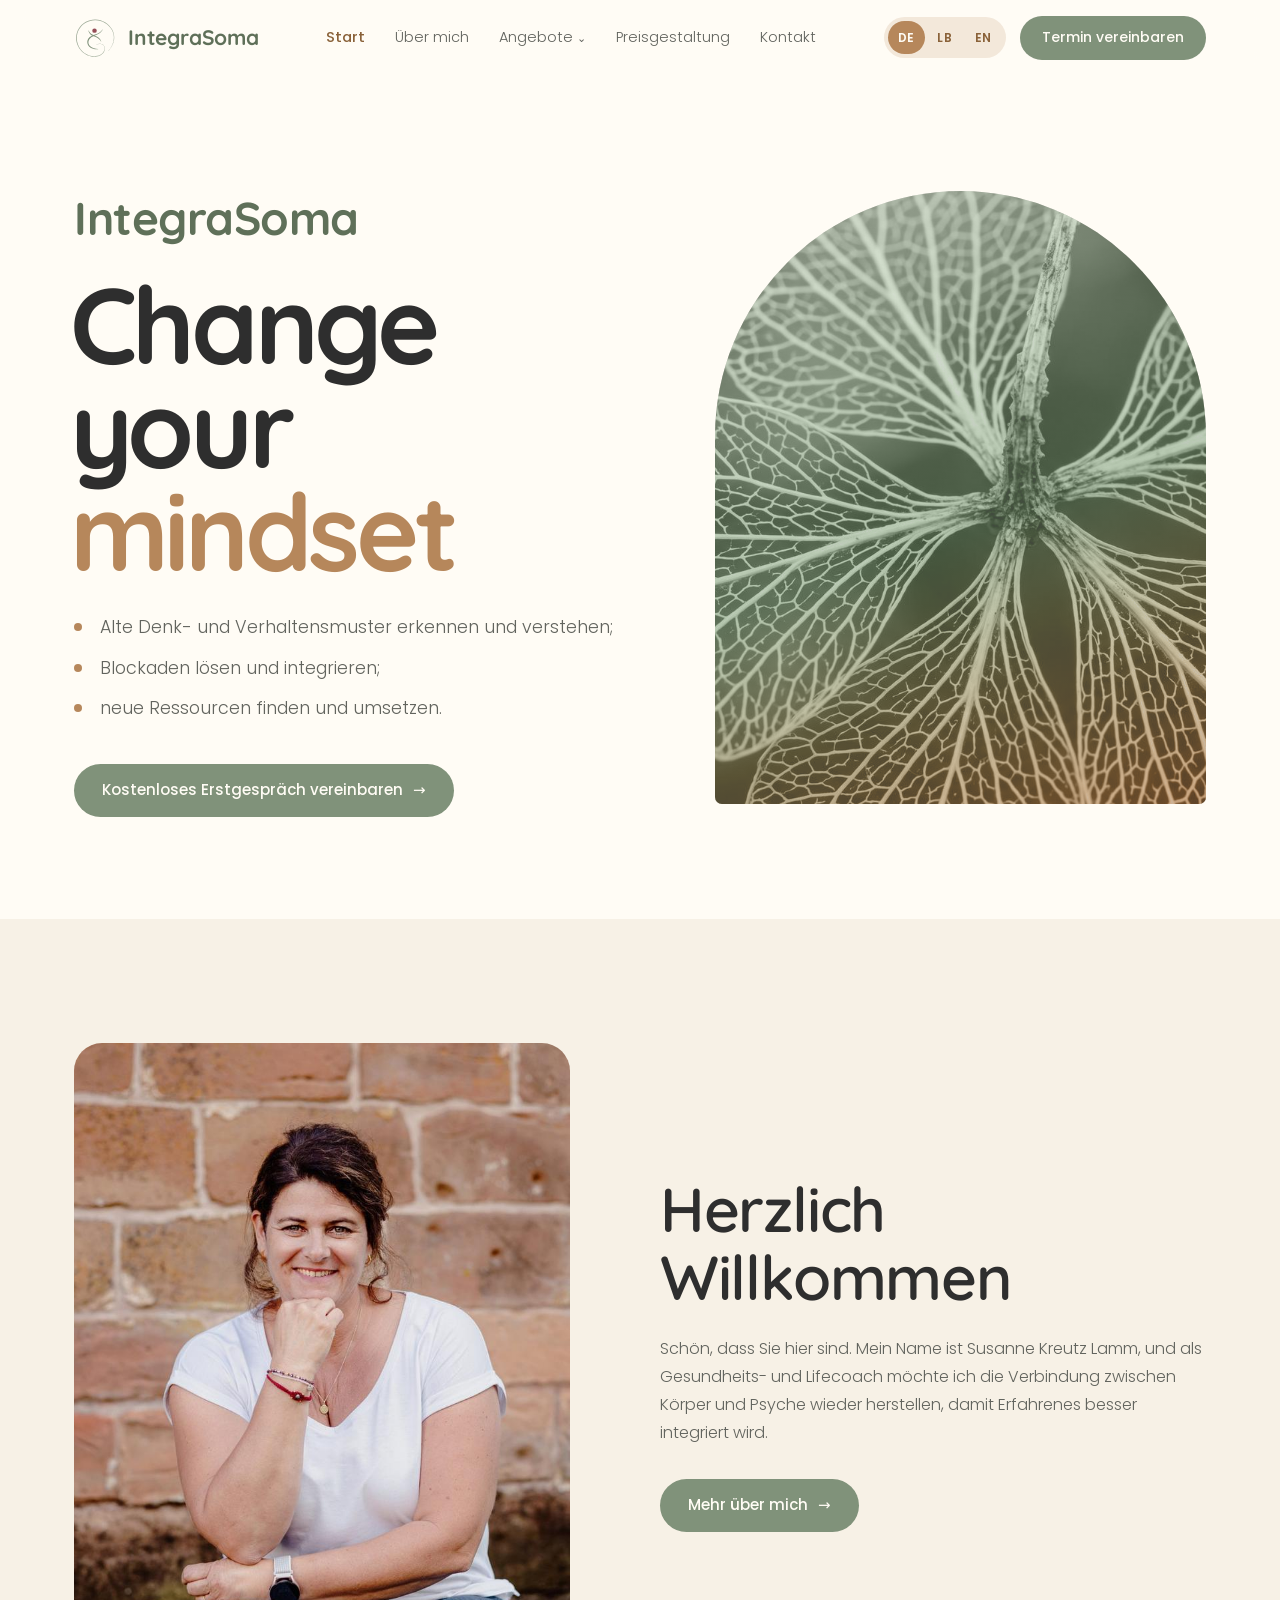
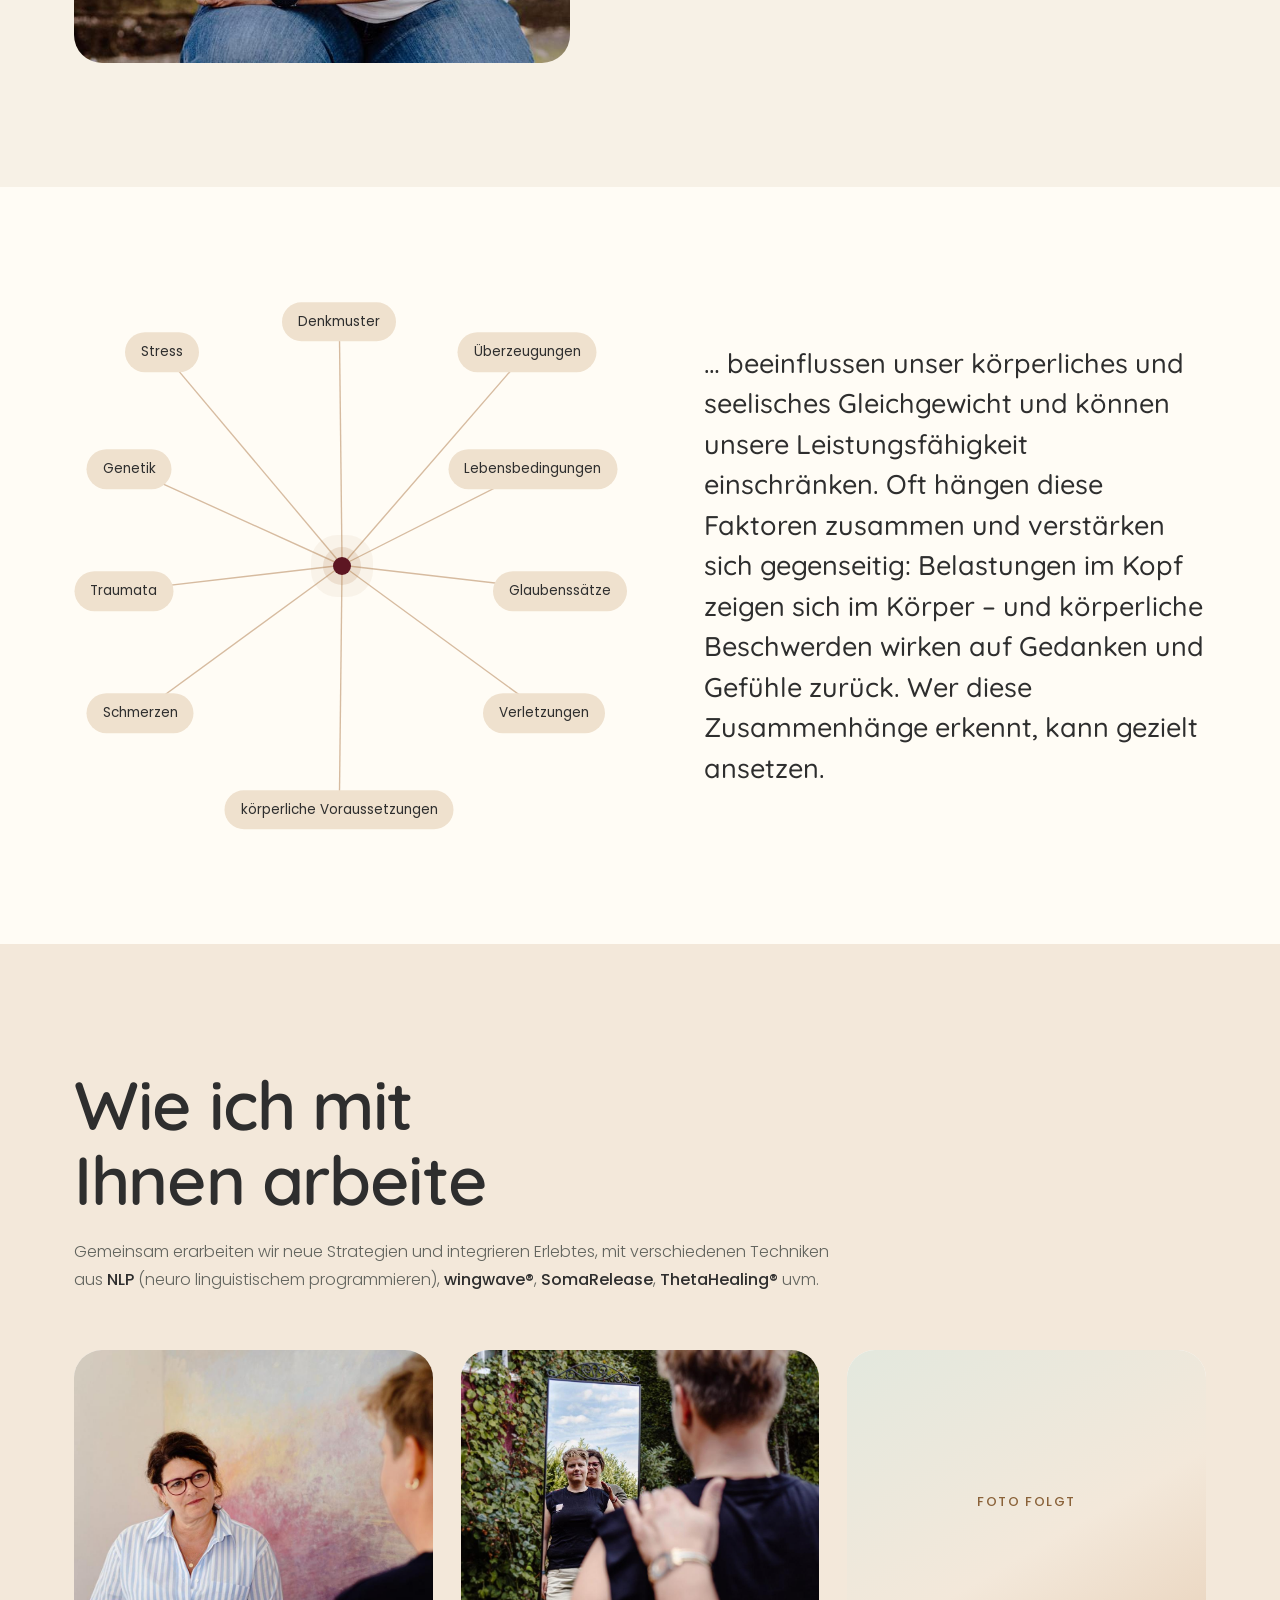
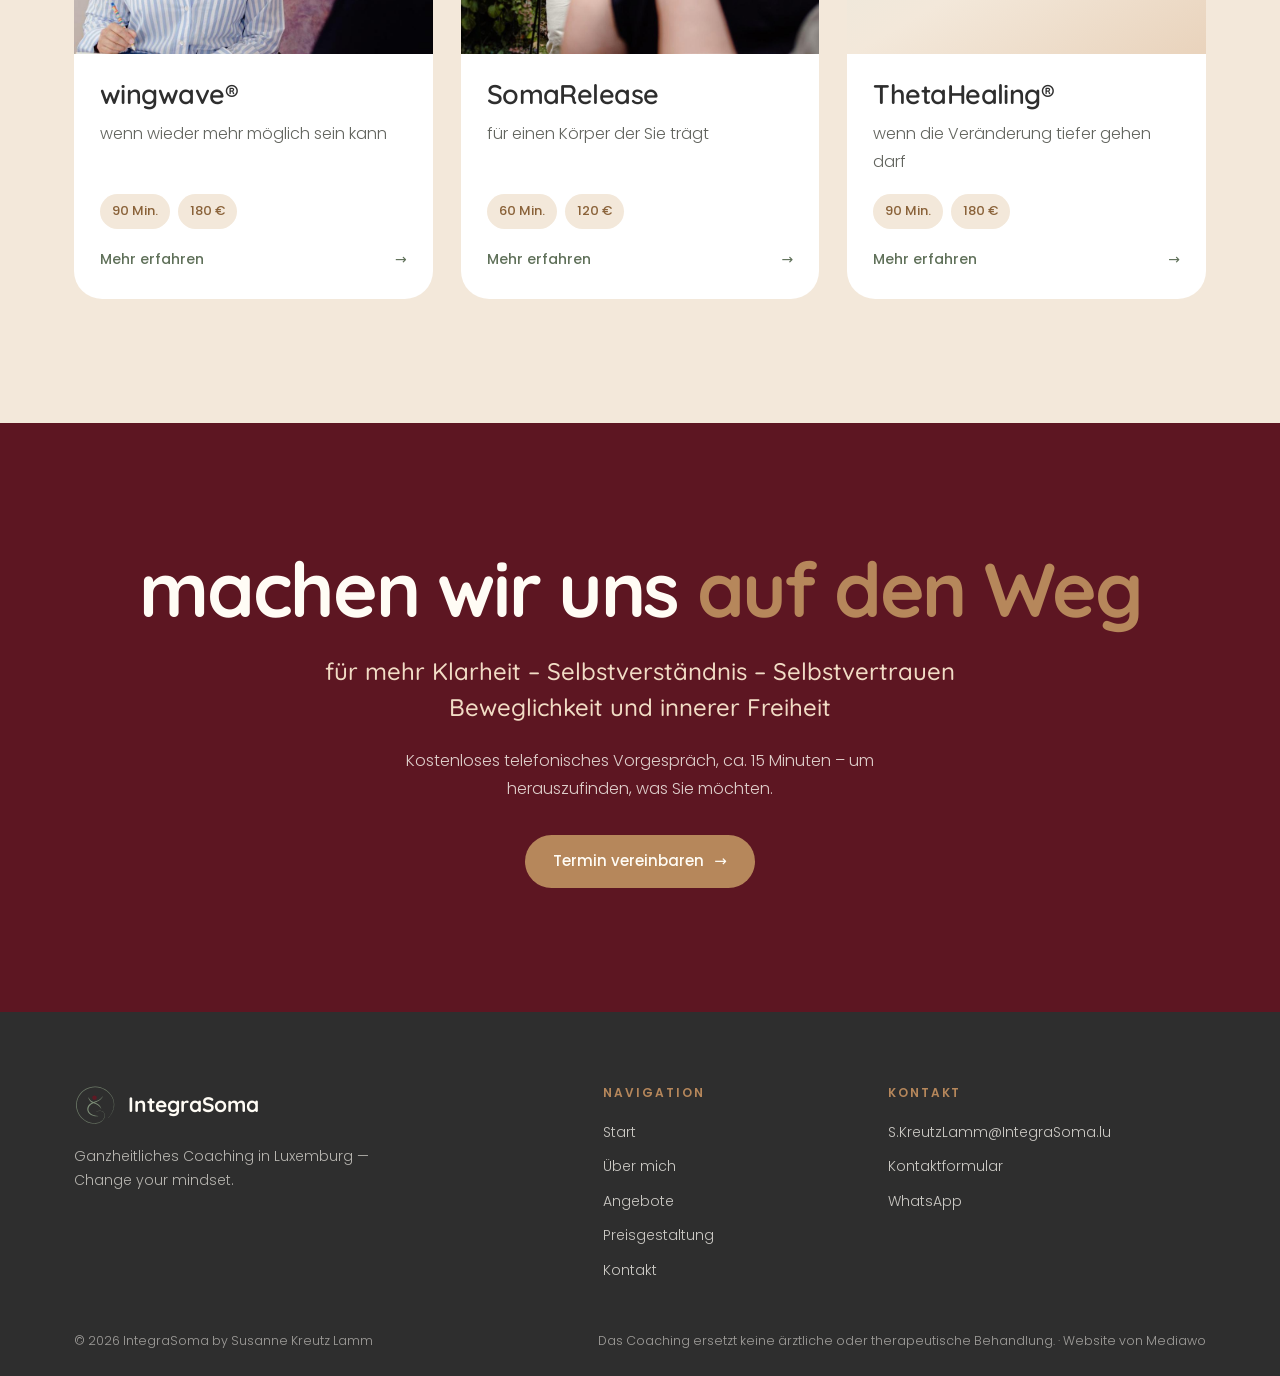
==== index.html @ 4c352b5e "Add files via upload" ====
<!doctype html>
<html lang="de">
<head>
<meta charset="utf-8">
<meta name="viewport" content="width=device-width, initial-scale=1, viewport-fit=cover">
<meta name="claude:viewport-fit-sides" content="cover">
<title>IntegraSoma – Change your mindset</title>
<link rel="preconnect" href="https://fonts.googleapis.com">
<link rel="preconnect" href="https://fonts.gstatic.com" crossorigin>
<link rel="stylesheet" href="https://fonts.googleapis.com/css2?family=Quicksand:wght@500;600;700&family=Poppins:wght@300;400;500;600&display=swap">
<link rel="stylesheet" href="style.css">
</head>
<body>
<header class="site-header">
  <div class="wrap">
    <a href="./" class="brand"><img src="img/icon.svg" alt=""><b>IntegraSoma</b></a>
    <nav class="nav" aria-label="Hauptnavigation">
      <a href="./" class="is-active">Start</a>
      <a href="ueber-mich.html">Über mich</a>
      <div class="nav-item">
        <a href="angebote.html">Angebote<span class="caret">⌄</span></a>
        <ul class="dropdown">
          <li><a href="angebote.html#wingwave">wingwave®</a></li>
          <li><a href="angebote.html#somarelease">SomaRelease</a></li>
          <li><a href="angebote.html#thetahealing">ThetaHealing®</a></li>
        </ul>
      </div>
      <a href="preisgestaltung.html">Preisgestaltung</a>
      <a href="kontakt.html">Kontakt</a>
    </nav>
    <div class="head-actions">
      <nav class="lang" aria-label="Sprache wählen"><a href="./" hreflang="de" lang="de" class="is-active" aria-current="true">DE</a><a href="lb/index.html" hreflang="lb" lang="lb">LB</a><a href="en/index.html" hreflang="en" lang="en">EN</a></nav>
      <a href="kontakt.html" class="btn header-cta">Termin vereinbaren</a>
      <button class="menu-btn" type="button" aria-label="Menü öffnen" aria-expanded="false" aria-controls="mobile-nav"><span></span><span></span><span></span></button>
    </div>
  </div>
  <div class="mobile-nav" id="mobile-nav" hidden>
    <div class="wrap">
      <a href="./">Start</a>
      <a href="ueber-mich.html">Über mich</a>
      <a href="angebote.html">Angebote</a>
      <div class="sub">
        <a href="angebote.html#wingwave">wingwave®</a>
        <a href="angebote.html#somarelease">SomaRelease</a>
        <a href="angebote.html#thetahealing">ThetaHealing®</a>
      </div>
      <a href="preisgestaltung.html">Preisgestaltung</a>
      <a href="kontakt.html">Kontakt</a>
      <a href="kontakt.html" class="btn">Termin vereinbaren</a>
    </div>
  </div>
</header>
<main>
<section class="hero">
  <div class="wrap">
    <div>
      <span class="kicker">IntegraSoma</span>
      <h1>Change your<br><em>mindset</em></h1>
      <ul class="lines">
        <li>Alte Denk- und Verhaltensmuster erkennen und verstehen;</li>
        <li>Blockaden lösen und integrieren;</li>
        <li>neue Ressourcen finden und umsetzen.</li>
      </ul>
      <div class="actions"><a href="kontakt.html" class="btn">Kostenloses Erstgespräch vereinbaren <span class="arr" aria-hidden="true">→</span></a></div>
    </div>
    <div class="hero-art">
      <div class="photo gradient" aria-hidden="true"><img src="img/hero.jpg" alt=""></div>
    </div>
  </div>
</section>

<section class="split soft" id="willkommen">
  <div class="wrap">
    <div class="media"><img src="img/susanne-portrait.jpg" alt="Susanne Kreutz Lamm" style="object-position:50% 30%"></div>
    <div class="body">
      <h2>Herzlich Willkommen</h2>
      <p>Schön, dass Sie hier sind. Mein Name ist Susanne Kreutz Lamm, und als Gesundheits- und Lifecoach möchte ich die Verbindung zwischen Körper und Psyche wieder herstellen, damit Erfahrenes besser integriert wird.</p>
      <a href="ueber-mich.html" class="btn">Mehr über mich <span class="arr" aria-hidden="true">→</span></a>
    </div>
  </div>
</section>


<section class="factors" id="einfluss">
  <div class="wrap">
    <div class="constellation" aria-label="Einflussfaktoren">
      <svg viewBox="0 0 100 92" preserveAspectRatio="none" aria-hidden="true"><line pathLength="1" x1="16" y1="7.36" x2="48.5" y2="46"/><line pathLength="1" x1="48" y1="1.84" x2="48.5" y2="46"/><line pathLength="1" x1="82" y1="7.36" x2="48.5" y2="46"/><line pathLength="1" x1="83" y1="28.52" x2="48.5" y2="46"/><line pathLength="1" x1="88" y1="50.6" x2="48.5" y2="46"/><line pathLength="1" x1="85" y1="72.68" x2="48.5" y2="46"/><line pathLength="1" x1="48" y1="90.16000000000001" x2="48.5" y2="46"/><line pathLength="1" x1="12" y1="72.68" x2="48.5" y2="46"/><line pathLength="1" x1="9" y1="50.6" x2="48.5" y2="46"/><line pathLength="1" x1="10" y1="28.52" x2="48.5" y2="46"/></svg>
      <span class="core" aria-hidden="true"></span>
      <span class="chip" style="--x:16%;--y:8%;--d:0.0s;--t:6.0s">Stress</span><span class="chip" style="--x:48%;--y:2%;--d:-0.9s;--t:7.3s">Denkmuster</span><span class="chip" style="--x:82%;--y:8%;--d:-1.8s;--t:8.6s">Überzeugungen</span><span class="chip" style="--x:83%;--y:31%;--d:-2.7s;--t:9.9s">Lebensbedingungen</span><span class="chip" style="--x:88%;--y:55%;--d:-3.6s;--t:6.0s">Glaubenssätze</span><span class="chip" style="--x:85%;--y:79%;--d:-4.5s;--t:7.3s">Verletzungen</span><span class="chip" style="--x:48%;--y:98%;--d:-5.4s;--t:8.6s">körperliche Voraussetzungen</span><span class="chip" style="--x:12%;--y:79%;--d:-6.3s;--t:9.9s">Schmerzen</span><span class="chip" style="--x:9%;--y:55%;--d:-7.2s;--t:6.0s">Traumata</span><span class="chip" style="--x:10%;--y:31%;--d:-8.1s;--t:7.3s">Genetik</span>
    </div>
    <p class="lead">… beeinflussen unser körperliches und seelisches Gleichgewicht und können unsere Leistungsfähigkeit einschränken. Oft hängen diese Faktoren zusammen und verstärken sich gegenseitig: Belastungen im Kopf zeigen sich im Körper – und körperliche Beschwerden wirken auf Gedanken und Gefühle zurück. Wer diese Zusammenhänge erkennt, kann gezielt ansetzen.</p>
  </div>
</section>

<section class="goldsoft" id="angebote">
  <div class="wrap">
    <div class="offers-intro">
      <div><h2>Wie ich mit Ihnen arbeite</h2></div>
      <p>Gemeinsam erarbeiten wir neue Strategien und integrieren Erlebtes, mit verschiedenen Techniken aus <strong>NLP</strong> (neuro linguistischem programmieren), <strong>wingwave®</strong>, <strong>SomaRelease</strong>, <strong>ThetaHealing®</strong> uvm.</p>
    </div>
    <div class="cards">
      <a class="card" href="angebote.html#wingwave">
        <div class="img"><img src="img/wingwave.jpg" alt="" loading="lazy" style="object-position:50% 22%"></div>
        <div class="content">
          <h3>wingwave®</h3>
          <p class="tag">wenn wieder mehr möglich sein kann</p>
          <div class="meta"><span class="pill">90 Min.</span><span class="pill">180 €</span></div>
          <span class="more">Mehr erfahren <span aria-hidden="true">→</span></span>
        </div>
      </a>
      <a class="card" href="angebote.html#somarelease">
        <div class="img"><img src="img/somarelease.jpg" alt="" loading="lazy" style="object-position:38% 50%"></div>
        <div class="content">
          <h3>SomaRelease</h3>
          <p class="tag">für einen Körper der Sie trägt</p>
          <div class="meta"><span class="pill">60 Min.</span><span class="pill">120 €</span></div>
          <span class="more">Mehr erfahren <span aria-hidden="true">→</span></span>
        </div>
      </a>
      <a class="card" href="angebote.html#thetahealing">
        <div class="img"><div class="ph">Foto folgt</div></div>
        <div class="content">
          <h3>ThetaHealing®</h3>
          <p class="tag">wenn die Veränderung tiefer gehen darf</p>
          <div class="meta"><span class="pill">90 Min.</span><span class="pill">180 €</span></div>
          <span class="more">Mehr erfahren <span aria-hidden="true">→</span></span>
        </div>
      </a>
    </div>
  </div>
</section>
<section class="cta">
  <div class="wrap">
    <h2>machen wir uns <em>auf den Weg</em></h2>
    <p class="big">für mehr Klarheit – Selbstverständnis – Selbstvertrauen<br>Beweglichkeit und innerer Freiheit</p>
    <p class="small">Kostenloses telefonisches Vorgespräch, ca. 15 Minuten – um herauszufinden, was Sie möchten.</p>
    <a href="kontakt.html" class="btn">Termin vereinbaren <span class="arr" aria-hidden="true">→</span></a>
  </div>
</section>
</main>
<footer class="site-footer">
  <div class="wrap">
    <div class="top">
      <div>
        <a href="./" class="brand"><img src="img/icon.svg" alt=""><b>IntegraSoma</b></a>
        <p>Ganzheitliches Coaching in Luxemburg — Change your mindset.</p>
      </div>
      <div>
        <h4>Navigation</h4>
        <ul>
          <li><a href="./">Start</a></li>
          <li><a href="ueber-mich.html">Über mich</a></li>
          <li><a href="angebote.html">Angebote</a></li>
          <li><a href="preisgestaltung.html">Preisgestaltung</a></li>
          <li><a href="kontakt.html">Kontakt</a></li>
        </ul>
      </div>
      <div>
        <h4>Kontakt</h4>
        <ul>
          <li><a href="mailto:S.KreutzLamm@IntegraSoma.lu">S.KreutzLamm@IntegraSoma.lu</a></li>
          <li><a href="kontakt.html">Kontaktformular</a></li>
          <li><a href="https://wa.me/352621642123" target="_blank" rel="noopener">WhatsApp</a></li>
        </ul>
      </div>
    </div>
    <div class="bottom">
      <span>© 2026 IntegraSoma by Susanne Kreutz Lamm</span>
      <span>Das Coaching ersetzt keine ärztliche oder therapeutische Behandlung. · Website von Mediawo</span>
    </div>
  </div>
</footer>
<script src="main.js"></script>
</body>
</html>
---- style.css ----
/* IntegraSoma – helles, ruhiges Design: Creme-Grund, Salbeigrün, Goldbraun als warmer Akzent, Weinrot sparsam */
:root {
  --sage: #80927A;
  --sage-deep: #5F7059;
  --sage-soft: #E3E8DE;
  --gold: #B6875B;
  --gold-deep: #8A6239;
  --gold-soft: #F3E8DA;
  --wine: #5D1622;
  --cream: #FFFCF5;
  --charcoal: #2E2E2E;

  --bg: var(--cream);
  --bg-soft: #F7F1E6;
  --card: #FFFFFF;
  --fg: var(--charcoal);
  --muted: #62645E;
  --line: #E8E0D2;

  --f-display: "Quicksand", "Nunito", system-ui, sans-serif;
  --f-body: "Poppins", system-ui, -apple-system, "Segoe UI", sans-serif;

  --maxw: 1180px;
  --r-lg: 28px;
  --r-md: 18px;
  --shadow: 0 24px 50px -32px rgba(138, 98, 57, .45);
  color-scheme: light;
}

* { box-sizing: border-box; }
html { scroll-behavior: smooth; }
@media (prefers-reduced-motion: reduce) { html { scroll-behavior: auto; } *, *::before { animation: none !important; transition: none !important; } }
body {
  margin: 0; background: var(--bg); color: var(--fg);
  font-family: var(--f-body); font-size: 16px; font-weight: 300; line-height: 1.75;
  -webkit-font-smoothing: antialiased;
}
img { max-width: 100%; display: block; }
.wrap {
  max-width: var(--maxw); margin: 0 auto;
  padding-left: max(24px, env(safe-area-inset-left, 0px));
  padding-right: max(24px, env(safe-area-inset-right, 0px));
}
h1, h2, h3, h4 { font-family: var(--f-display); font-weight: 600; line-height: 1.1; margin: 0; text-wrap: balance; letter-spacing: -0.02em; }
h1 em, h2 em { font-style: normal; color: var(--gold); }
p { margin: 0; }
strong { font-weight: 500; }
a { color: inherit; }
.eyebrow { display: inline-flex; align-items: center; gap: 12px; font-size: 12.5px; letter-spacing: .16em; text-transform: uppercase; color: var(--gold-deep); font-weight: 600; }
.eyebrow::before { content: ""; width: 28px; height: 1px; background: var(--gold); }

.btn {
  display: inline-flex; align-items: center; gap: 10px;
  background: var(--sage); color: var(--cream);
  font: 500 15px/1 var(--f-body); text-decoration: none;
  padding: 17px 28px; border-radius: 999px; border: 0; cursor: pointer;
  transition: transform .25s ease, background .25s ease, color .25s ease;
}
.btn:hover { transform: translateY(-2px); background: var(--sage-deep); }
.btn .arr { transition: transform .25s ease; }
.btn:hover .arr { transform: translateX(4px); }
.btn-gold { background: var(--gold); }
.btn-gold:hover { background: var(--gold-deep); }
.btn-ghost { background: transparent; color: var(--fg); border: 1px solid var(--gold); }
.btn-ghost:hover { background: var(--gold-soft); }
:focus-visible { outline: 2px solid var(--gold); outline-offset: 3px; }

/* ---------- Header ---------- */
body::before { content: ""; position: fixed; inset: 0 0 auto; height: env(safe-area-inset-top, 0px); z-index: 30; background: var(--bg); }
.site-header { position: sticky; top: env(safe-area-inset-top, 0px); z-index: 20; background: color-mix(in srgb, var(--bg) 90%, transparent); backdrop-filter: blur(12px); border-bottom: 1px solid var(--line); }
.site-header .wrap { display: flex; align-items: center; justify-content: space-between; gap: 24px; padding-block: 16px; }
.brand { display: flex; align-items: center; gap: 12px; text-decoration: none; }
.brand img { width: 42px; height: 42px; }
.brand b { font-family: var(--f-display); font-weight: 700; font-size: 21px; color: var(--sage-deep); letter-spacing: -0.01em; }
.nav { display: flex; align-items: center; gap: 30px; font-size: 14.5px; }
.nav > a, .nav-item > a { text-decoration: none; color: var(--muted); padding-block: 8px; border-bottom: 1px solid transparent; transition: color .2s, border-color .2s; }
.nav > a:hover, .nav-item > a:hover { color: var(--fg); }
.nav a.is-active { color: var(--gold-deep); border-bottom-color: var(--gold); }
.nav-item { position: relative; }
.caret { font-size: 11px; margin-left: 4px; }
.dropdown { position: absolute; top: 100%; left: -18px; min-width: 210px; list-style: none; margin: 0; padding: 10px; background: var(--card); border: 1px solid var(--line); border-radius: var(--r-md); box-shadow: var(--shadow); opacity: 0; visibility: hidden; transform: translateY(6px); transition: .2s ease; }
.nav-item:hover .dropdown, .nav-item:focus-within .dropdown { opacity: 1; visibility: visible; transform: none; }
.dropdown a { display: block; padding: 9px 14px; border-radius: 10px; text-decoration: none; color: var(--fg); }
.dropdown a:hover { background: var(--gold-soft); }
.header-cta { padding: 13px 22px; font-size: 14px; }
.menu-btn { display: none; width: 44px; height: 44px; border-radius: 50%; border: 1px solid var(--line); background: var(--card); cursor: pointer; align-items: center; justify-content: center; flex-direction: column; gap: 4px; }
.menu-btn span { width: 18px; height: 1.5px; background: var(--fg); transition: .25s; }
.menu-btn[aria-expanded="true"] span:nth-child(1) { transform: translateY(5.5px) rotate(45deg); }
.menu-btn[aria-expanded="true"] span:nth-child(2) { opacity: 0; }
.menu-btn[aria-expanded="true"] span:nth-child(3) { transform: translateY(-5.5px) rotate(-45deg); }
.mobile-nav { border-top: 1px solid var(--line); }
.mobile-nav .wrap { display: grid; gap: 4px; padding-block: 16px 24px; }
.mobile-nav a { text-decoration: none; padding: 10px 0; font-size: 17px; }
.mobile-nav .sub { display: grid; padding-left: 16px; border-left: 1px solid var(--gold); margin-left: 2px; }
.mobile-nav .sub a { font-size: 15px; color: var(--muted); padding: 6px 0; }
.mobile-nav .btn { justify-self: start; margin-top: 12px; }
@media (max-width: 960px) {
  .nav, .header-cta { display: none; }
  .menu-btn { display: inline-flex; }
}

/* ---------- Sections ---------- */
section { padding-block: clamp(72px, 10vw, 124px); }
.sec-head { display: grid; gap: 18px; margin-bottom: 56px; max-width: 760px; }
.sec-head.center { margin-inline: auto; text-align: center; justify-items: center; }
.sec-head h2 { font-size: clamp(36px, 5vw, 60px); }
.sec-head p { color: var(--muted); max-width: 60ch; }
.soft { background: var(--bg-soft); }
.goldsoft { background: var(--gold-soft); }

/* ---------- Hero (Start) ---------- */
.hero { padding-block: clamp(56px, 8vw, 104px); overflow: hidden; }
.hero .wrap { display: grid; grid-template-columns: 1.15fr 1fr; gap: clamp(40px, 6vw, 80px); align-items: center; }
.kicker { display: block; font-family: var(--f-display); font-weight: 700; font-size: clamp(20px, 2vw, 26px); letter-spacing: -0.01em; color: var(--gold-deep); }
.hero h1 { font-size: clamp(54px, 8.4vw, 118px); line-height: .96; font-weight: 700; letter-spacing: -0.04em; margin-top: 14px; margin-left: -0.04em; }
.hero .lines { margin-top: 30px; display: grid; gap: 10px; list-style: none; padding: 0; }
.hero .lines li { display: grid; grid-template-columns: 10px 1fr; gap: 16px; align-items: baseline; font-size: 17.5px; color: var(--muted); }
.hero .lines li::before { content: ""; width: 8px; height: 8px; border-radius: 50%; background: var(--gold); transform: translateY(-2px); }
.hero .actions { margin-top: 40px; display: flex; flex-wrap: wrap; gap: 16px; }
.hero-art { position: relative; aspect-ratio: 4 / 5; max-width: 100%; }
.hero-art .photo { position: absolute; inset: 0; border-radius: 999px 999px var(--r-lg) var(--r-lg); overflow: hidden; background: var(--sage-soft); }
.hero-art .photo img { width: 100%; height: 100%; object-fit: cover; object-position: 47% 35%; }
@media (max-width: 860px) {
  .hero .wrap { grid-template-columns: 1fr; }
  .hero-art { max-width: 400px; width: 100%; justify-self: center; }
}

/* ---------- Page hero (Unterseiten) ---------- */
.page-hero { padding-block: clamp(64px, 9vw, 112px) clamp(48px, 6vw, 72px); background: linear-gradient(180deg, var(--gold-soft), var(--bg)); }
.page-hero .wrap { display: grid; gap: 22px; }
.page-hero h1 { font-size: clamp(46px, 7vw, 92px); font-weight: 700; letter-spacing: -0.035em; line-height: 1; }
.page-hero p { font-size: 18px; color: var(--muted); max-width: 62ch; }
.page-hero p strong { color: var(--fg); }

/* ---------- Einflussfaktoren ---------- */
.factors .wrap { display: grid; grid-template-columns: 1.1fr 1fr; gap: clamp(40px, 6vw, 88px); align-items: center; }
.constellation { position: relative; aspect-ratio: 1 / .92; max-width: 100%; }
.constellation svg { position: absolute; inset: 0; width: 100%; height: 100%; }
.constellation line { stroke: var(--gold); stroke-width: .25; opacity: .55; }
.constellation .core { position: absolute; left: 48.5%; top: 50%; width: 18px; height: 18px; border-radius: 50%; background: var(--wine); transform: translate(-50%, -50%); box-shadow: 0 0 0 10px rgba(182,135,91,.18), 0 0 0 22px rgba(182,135,91,.08); }
.chip { display: inline-block; padding: 8px 16px; border-radius: 999px; background: var(--card); border: 1px solid var(--line); font-size: 13.5px; font-weight: 400; color: var(--fg); white-space: nowrap; box-shadow: 0 10px 24px -18px rgba(138,98,57,.6); }
.constellation .chip { position: absolute; left: var(--x); top: var(--y); transform: translate(-50%, -50%); animation: float var(--t) ease-in-out var(--d) infinite alternate; }
.constellation .chip:nth-child(odd) { background: var(--gold-soft); border-color: transparent; }
@keyframes float { from { translate: 0 -4px; } to { translate: 0 5px; } }
.factors .lead { font-family: var(--f-display); font-weight: 500; font-size: clamp(21px, 2.2vw, 27px); line-height: 1.5; color: var(--fg); }
@media (max-width: 900px) {
  .factors .wrap { grid-template-columns: 1fr; }
  .constellation { aspect-ratio: auto; display: flex; flex-wrap: wrap; gap: 10px; justify-content: center; }
  .constellation svg, .constellation .core { display: none; }
  .constellation .chip { position: static; transform: none; animation: none; }
}

/* ---------- Split (Bild + Text) ---------- */
.split .wrap { display: grid; grid-template-columns: 1fr 1.1fr; gap: clamp(40px, 7vw, 96px); align-items: center; }
.split.reverse .wrap { grid-template-columns: 1.1fr 1fr; }
.split.reverse .media { order: 2; }
.media { position: relative; max-width: 100%; isolation: isolate; }
.media img, .media .ph { width: 100%; aspect-ratio: 4 / 5; object-fit: cover; border-radius: var(--r-lg); }
.split .body { display: grid; gap: 18px; min-width: 0; }
.split h2 { font-size: clamp(38px, 5vw, 62px); margin-bottom: 6px; }
.split .body > p { color: var(--muted); max-width: 58ch; }
.split .body > p strong { color: var(--fg); }
.split .body .btn { justify-self: start; margin-top: 14px; }
.ph { display: grid; place-items: center; background: linear-gradient(150deg, var(--sage-soft), var(--gold-soft) 60%, #E9D3BC); color: var(--gold-deep); font-size: 13px; letter-spacing: .12em; text-transform: uppercase; font-weight: 500; text-align: center; padding: 24px; }
@media (max-width: 860px) {
  .split .wrap, .split.reverse .wrap { grid-template-columns: 1fr; }
  .split.reverse .media { order: 0; }
  .media { max-width: 440px; }
}

/* ---------- Angebots-Widgets ---------- */
.offers-intro { display: grid; grid-template-columns: 1fr 1fr; gap: 40px; align-items: end; margin-bottom: 56px; }
.offers-intro h2 { font-size: clamp(40px, 5.5vw, 68px); margin-top: 16px; }
.offers-intro p { color: var(--muted); }
.offers-intro p strong { color: var(--fg); }
@media (max-width: 760px) { .offers-intro { grid-template-columns: 1fr; gap: 20px; } }
.cards { display: grid; grid-template-columns: repeat(3, 1fr); gap: 28px; }
.card { display: flex; flex-direction: column; background: var(--card); border-radius: var(--r-lg); overflow: hidden; text-decoration: none; border: 1px solid var(--line); transition: transform .35s ease, box-shadow .35s ease; min-width: 0; }
.card:hover { transform: translateY(-6px); box-shadow: var(--shadow); }
.card .img { aspect-ratio: 4 / 3.4; overflow: hidden; position: relative; }
.card .img img, .card .img .ph { width: 100%; height: 100%; object-fit: cover; transition: transform .6s ease; }
.card:hover .img img { transform: scale(1.04); }
.card .num { position: absolute; top: 16px; left: 16px; background: var(--cream); color: var(--gold-deep); font: 600 12px var(--f-body); letter-spacing: .1em; padding: 6px 12px; border-radius: 999px; }
.card .content { padding: 26px 26px 28px; display: flex; flex-direction: column; gap: 10px; flex: 1; }
.card h3 { font-size: 27px; }
.card .tag { color: var(--muted); }
.card .meta { display: flex; flex-wrap: wrap; gap: 8px; margin-top: 8px; }
.pill { display: inline-flex; align-items: center; gap: 6px; padding: 6px 12px; border-radius: 999px; background: var(--gold-soft); color: var(--gold-deep); font-size: 13px; font-weight: 500; font-variant-numeric: tabular-nums; }
.pill.sage { background: var(--sage-soft); color: var(--sage-deep); }
.card .more { margin-top: auto; padding-top: 18px; border-top: 1px solid var(--line); font-size: 14px; font-weight: 500; color: var(--sage-deep); display: flex; justify-content: space-between; }
.card .more span { transition: transform .25s; }
.card:hover .more span { transform: translateX(4px); }
@media (max-width: 960px) { .cards { grid-template-columns: 1fr 1fr; } }
@media (max-width: 620px) { .cards { grid-template-columns: 1fr; } }

/* ---------- Angebot-Detail ---------- */
.detail .wrap { display: grid; grid-template-columns: 1fr 1.15fr; gap: clamp(40px, 6vw, 88px); align-items: start; }
.detail.flip .wrap { grid-template-columns: 1.15fr 1fr; }
.detail.flip .media { order: 2; }
.detail .media { position: sticky; top: 110px; }
.detail .body { display: grid; gap: 18px; min-width: 0; }
.detail h2 { font-size: clamp(42px, 5.5vw, 70px); font-weight: 700; letter-spacing: -0.03em; }
.detail .tagline { font-family: var(--f-display); font-weight: 600; font-size: 21px; line-height: 1.45; color: var(--gold-deep); }
.detail .body > p { color: var(--muted); max-width: 60ch; }
.detail .body > p.quote { font-family: var(--f-display); font-weight: 600; font-size: 20px; color: var(--fg); padding-left: 20px; border-left: 2px solid var(--gold); }
.symptoms { display: flex; flex-wrap: wrap; gap: 8px; padding: 0; margin: 4px 0; list-style: none; }
.symptoms li { padding: 8px 16px; border-radius: 999px; border: 1px solid var(--gold); color: var(--fg); font-size: 14px; }
.facts { display: grid; grid-template-columns: repeat(3, 1fr); gap: 12px; margin: 10px 0 0; }
.facts div { background: var(--card); border: 1px solid var(--line); border-radius: var(--r-md); padding: 16px 18px; }
.facts dt { font-size: 12px; letter-spacing: .12em; text-transform: uppercase; color: var(--gold-deep); font-weight: 600; }
.facts dd { margin: 4px 0 0; font-family: var(--f-display); font-weight: 700; font-size: 22px; font-variant-numeric: tabular-nums; }
.note { font-size: 14px; color: var(--muted); background: var(--sage-soft); border-radius: var(--r-md); padding: 14px 18px; }
.note a { color: var(--sage-deep); font-weight: 500; }
@media (max-width: 860px) {
  .detail .wrap, .detail.flip .wrap { grid-template-columns: 1fr; }
  .detail.flip .media { order: 0; }
  .detail .media { position: static; max-width: 440px; }
}
@media (max-width: 460px) { .facts { grid-template-columns: 1fr 1fr; } }

/* ---------- Preise ---------- */
.prices { display: grid; grid-template-columns: repeat(4, 1fr); gap: 20px; }
.price { background: var(--card); border: 1px solid var(--line); border-radius: var(--r-lg); padding: 30px 26px; display: flex; flex-direction: column; gap: 14px; min-width: 0; transition: transform .3s, box-shadow .3s; }
.price:hover { transform: translateY(-4px); box-shadow: var(--shadow); }
.price.feat { background: var(--gold); border-color: var(--gold); color: var(--cream); }
.price h3 { font-size: 24px; }
.price h3 a { text-decoration: none; }
.price h3 a:hover { color: var(--gold-deep); }
.price .amount { font-family: var(--f-display); font-weight: 700; font-size: 46px; line-height: 1; letter-spacing: -0.03em; font-variant-numeric: tabular-nums; }
.price .amount small { font-size: 16px; font-weight: 600; letter-spacing: 0; opacity: .7; margin-left: 4px; }
.price p { font-size: 14.5px; color: var(--muted); }
.price.feat p { color: rgba(255,252,245,.88); }
.price .langs { margin-top: auto; padding-top: 14px; border-top: 1px solid var(--line); font-size: 13px; color: var(--muted); }
.price.feat .langs { border-color: rgba(255,252,245,.3); color: rgba(255,252,245,.88); }
.price-note { margin-top: 28px; font-size: 14px; color: var(--muted); text-align: center; }
@media (max-width: 1000px) { .prices { grid-template-columns: 1fr 1fr; } }
@media (max-width: 560px) { .prices { grid-template-columns: 1fr; } }

/* ---------- Kontakt ---------- */
.contact .wrap { display: grid; grid-template-columns: 1fr 1.15fr; gap: clamp(40px, 6vw, 80px); align-items: start; }
.contact h2 { font-size: clamp(34px, 4vw, 48px); margin-bottom: 24px; }
.ways { display: grid; gap: 14px; }
.way { display: grid; grid-template-columns: 52px 1fr; gap: 18px; align-items: center; padding: 18px 20px; background: var(--card); border: 1px solid var(--line); border-radius: var(--r-md); text-decoration: none; transition: border-color .25s, transform .25s; min-width: 0; }
.way:hover { border-color: var(--gold); transform: translateX(4px); }
.way .ico { width: 52px; height: 52px; border-radius: 50%; background: var(--gold-soft); color: var(--gold-deep); display: grid; place-items: center; }
.way strong { display: block; font-size: 12px; letter-spacing: .12em; text-transform: uppercase; color: var(--gold-deep); font-weight: 600; }
.way span { overflow-wrap: anywhere; user-select: text; }
.form { background: var(--card); border: 1px solid var(--line); border-radius: var(--r-lg); padding: clamp(24px, 4vw, 40px); display: grid; gap: 20px; }
.form label { display: grid; gap: 8px; font-size: 13.5px; color: var(--muted); }
.form input, .form textarea { font: inherit; font-weight: 400; color: var(--fg); background: var(--bg); border: 1px solid var(--line); border-radius: 12px; padding: 13px 16px; width: 100%; transition: border-color .2s; }
.form input:focus, .form textarea:focus { border-color: var(--gold); outline: none; }
.form textarea { resize: vertical; min-height: 140px; }
.form .btn { justify-self: start; }
.form .status { font-size: 14px; color: var(--sage-deep); }
@media (max-width: 860px) { .contact .wrap { grid-template-columns: 1fr; } }

.location .wrap { display: grid; grid-template-columns: 1fr 1fr; gap: clamp(40px, 6vw, 80px); align-items: center; }
.map { position: relative; background: var(--card); border: 1px solid var(--line); border-radius: var(--r-lg); padding: 28px; }
.map svg { width: 100%; height: auto; max-height: 460px; display: block; margin: 0 auto; }
.map .country { fill: var(--sage-soft); stroke: var(--sage); stroke-width: 1.5; }
.map .glow { fill: var(--gold); opacity: .18; animation: pulse 3s ease-in-out infinite; transform-box: fill-box; transform-origin: center; }
.map .ring { fill: none; stroke: var(--gold); stroke-width: 2; }
.map .dot { fill: var(--wine); }
.map .lbl-line { stroke: var(--gold); stroke-width: 1.5; }
.map .lbl { font: 600 15px var(--f-body); letter-spacing: .14em; fill: var(--charcoal); }
@keyframes pulse { 50% { transform: scale(1.25); opacity: .08; } }
.map-meta { display: flex; justify-content: space-between; flex-wrap: wrap; gap: 8px; margin-top: 14px; font-size: 12.5px; color: var(--muted); font-variant-numeric: tabular-nums; }
.location .info { display: grid; gap: 18px; }
.location h2 { font-size: clamp(38px, 5vw, 60px); }
.location address { font-style: normal; font-size: 18px; line-height: 1.7; }
.location .credit { font-size: 12.5px; color: var(--muted); }
@media (max-width: 860px) { .location .wrap { grid-template-columns: 1fr; } }

/* ---------- Platzhalter-Box ---------- */
.placeholder { border: 1px dashed var(--gold); border-radius: var(--r-lg); padding: 36px; color: var(--muted); background: var(--card); text-align: center; }

/* ---------- CTA ---------- */
.cta { background: var(--wine); color: var(--cream); text-align: center; position: relative; overflow: hidden; }
.cta .wrap { display: grid; justify-items: center; gap: 22px; position: relative; }
.cta h2 { font-size: clamp(40px, 6vw, 76px); font-weight: 700; letter-spacing: -0.03em; }
.cta h2 em { color: var(--gold); }
.cta .big { font-family: var(--f-display); font-weight: 500; font-size: clamp(19px, 2vw, 24px); line-height: 1.5; color: #F1DCC5; }
.cta .small { opacity: .8; max-width: 52ch; }
.cta .btn { background: var(--gold); color: var(--cream); margin-top: 10px; }
.cta .btn:hover { background: var(--cream); color: var(--wine); }

/* ---------- Footer ---------- */
.site-footer { background: var(--charcoal); color: var(--cream); }
.site-footer .top { display: grid; grid-template-columns: 2fr 1fr 1.3fr; gap: 40px; padding-block: 72px 56px; }
.site-footer .brand b { color: var(--cream); }
.site-footer p { color: rgba(255,252,245,.65); font-size: 14px; margin-top: 18px; max-width: 34ch; }
.site-footer h4 { margin: 0 0 18px; font: 600 12px var(--f-body); letter-spacing: .16em; text-transform: uppercase; color: var(--gold); }
.site-footer ul { list-style: none; margin: 0; padding: 0; display: grid; gap: 10px; font-size: 14px; }
.site-footer a { color: rgba(255,252,245,.75); text-decoration: none; overflow-wrap: anywhere; }
.site-footer a:hover { color: var(--gold); }
.site-footer .bottom { display: flex; flex-wrap: wrap; justify-content: space-between; gap: 12px; padding-block: 24px; border-top: 1px solid rgba(255,252,245,.12); font-size: 12.5px; color: rgba(255,252,245,.55); }
@media (max-width: 760px) { .site-footer .top { grid-template-columns: 1fr 1fr; } .site-footer .top > :first-child { grid-column: 1 / -1; } }
@media (max-width: 420px) { .site-footer .top { grid-template-columns: 1fr; } }

/* ---------- Keine Outlines: Flächen statt Konturen ---------- */
.site-header { border-bottom: 0; }
.nav > a, .nav-item > a { border-bottom: 0; }
.nav a.is-active { color: var(--gold-deep); font-weight: 500; }
.dropdown { border: 0; }
.menu-btn { border: 0; background: var(--gold-soft); }
.mobile-nav { border-top: 0; }
.mobile-nav .sub { border-left: 0; padding-left: 14px; }
.btn-ghost { border: 0; background: var(--gold-soft); }
.chip { border: 0; }
.card { border: 0; }
.card .more { border-top: 0; padding-top: 8px; }
.symptoms li { border: 0; background: var(--gold-soft); color: var(--gold-deep); }
.facts div { border: 0; background: var(--gold-soft); }
.detail.flip .facts div { background: var(--card); }
.detail .body > p.quote { border-left: 0; padding-left: 0; color: var(--gold-deep); }
.price { border: 0; }
.price .langs { border-top: 0; padding-top: 4px; }
.way { border: 0; }
.way:hover { background: var(--gold-soft); }
.form { border: 0; }
.form input, .form textarea { border: 0; background: var(--bg-soft); }
.form input:focus, .form textarea:focus { background: var(--gold-soft); }
.map { border: 0; }
.map .country { stroke: none; }
.map .ring { stroke: none; fill: var(--gold); opacity: .35; }
.placeholder { border: 0; background: var(--card); }
.site-footer .bottom { border-top: 0; padding-top: 8px; }
.site-footer .top { padding-bottom: 40px; }
.chip, .constellation .chip:nth-child(odd) { background: #EFE1CE; color: var(--fg); box-shadow: none; }
.hero-art .photo.gradient { background: linear-gradient(160deg, #C9D2C3 0%, var(--sage) 55%, #9C7650 100%); }

/* ---------- Text- und Button-Größen ---------- */
.btn { text-align: center; line-height: 1.25; max-width: 100%; }
.mobile-nav a.btn { padding: 15px 26px; font-size: 15px; color: var(--cream); }
.price .amount { font-size: clamp(32px, 3vw, 40px); overflow-wrap: anywhere; }
.price.feat .amount { font-size: clamp(28px, 2.6vw, 34px); }
.price h3 { font-size: 22px; overflow-wrap: anywhere; }
@media (max-width: 560px) {
  .btn { padding: 15px 22px; font-size: 14.5px; }
  .hero h1 { font-size: clamp(46px, 14vw, 64px); }
  .page-hero h1 { font-size: clamp(38px, 11vw, 56px); }
  .detail h2, .split h2, .sec-head h2, .offers-intro h2, .location h2 { font-size: clamp(32px, 9.5vw, 44px); }
  .cta h2 { font-size: clamp(32px, 9vw, 44px); }
  .facts dd { font-size: 18px; }
  .card h3 { font-size: 24px; }
}
.price .pill { align-self: flex-start; }
[id] { scroll-margin-top: 90px; }

/* ---------- Kontakt ohne weiße Boxen ---------- */
.ways { gap: 6px; }
.way { background: transparent; padding: 14px 0; border-radius: 0; }
.way:hover { background: transparent; transform: translateX(6px); }
.way .ico { transition: background .25s, color .25s; }
.way:hover .ico { background: var(--gold); color: var(--cream); }
.way span:last-child { font-size: 17px; font-weight: 400; }
.form { background: var(--gold-soft); }
.form input, .form textarea { background: var(--cream); }
.form input:focus, .form textarea:focus { background: var(--cream); box-shadow: 0 0 0 2px var(--gold) inset; }
.map { background: transparent; padding: 0; border-radius: 0; }
.map .country { fill: var(--sage); opacity: .28; }

/* ---------- Hero: Blattbild leicht über dem Verlauf ---------- */
.hero-art .photo.gradient img { opacity: .5; mix-blend-mode: luminosity; object-position: 40% 50%; }

/* ---------- Buzzwords: Hover ---------- */
.chip { transition: scale .3s ease, background .3s ease, box-shadow .3s ease; cursor: default; }
.chip:hover, .constellation .chip:nth-child(odd):hover { scale: 1.08; background: #F7EEE2; box-shadow: 0 12px 26px -16px rgba(138,98,57,.55); z-index: 2; }

/* ---------- Angebote: Text unter der Headline ---------- */
.offers-intro { grid-template-columns: 1fr; gap: 20px; max-width: 760px; }
.offers-intro h2 { margin-top: 0; }

/* ---------- Subheadlines der Unterseiten größer ---------- */
.page-hero p { font-size: clamp(19px, 1.9vw, 23px); line-height: 1.6; }

/* ---------- Animationen (nur mit JS aktiv, sonst alles sofort sichtbar) ---------- */
.anim [data-r="fx"] {
  transition: opacity .9s ease var(--base, 0s), transform 1s cubic-bezier(.2,.7,.2,1) var(--base, 0s), scale 1s cubic-bezier(.2,.7,.2,1) var(--base, 0s);
  transition-delay: calc(var(--base, 0s) + var(--dl, 0s));
}
.anim [data-r="fx"]:not(.is-in):not(.chip):not(.constellation) { opacity: 0; transform: translateY(28px); }
.anim .chip[data-r]:not(.is-in) { opacity: 0; scale: .6; }
.anim .hero [data-r] { --base: .45s; }

/* Headlines: Wörter steigen aus einer Maske */
.w { display: inline-block; overflow: hidden; vertical-align: top; padding-bottom: .12em; margin-bottom: -.12em; }
.w > span { display: inline-block; transition: transform 1s cubic-bezier(.2,.75,.2,1) calc(var(--wi, 0) * 75ms + var(--base, 0s)); }
.anim [data-r="words"]:not(.is-in) .w > span { transform: translateY(110%); }
.anim .hero h1 { --base: .05s; }


/* Bilder zoomen sanft heraus */
.media img { transition: scale 1.8s cubic-bezier(.2,.7,.2,1) var(--dl, 0s); }
.anim .media[data-r]:not(.is-in) img { scale: 1.1; }
.card .img img { transition: transform .6s ease, scale 1.6s cubic-bezier(.2,.7,.2,1); }
.anim .card[data-r]:not(.is-in) .img img { scale: 1.12; }

/* Linien der Einflussfaktoren zeichnen sich */
.constellation line { stroke-dasharray: 1; stroke-dashoffset: 0; transition: stroke-dashoffset 1.6s cubic-bezier(.65,0,.25,1); }
.anim .constellation[data-r]:not(.is-in) line { stroke-dashoffset: 1; }
.constellation .core { transition: scale .8s cubic-bezier(.3,1.6,.5,1) .3s; }
.anim .constellation[data-r]:not(.is-in) .core { scale: 0; }

/* Wort-Masken: seitlich Luft, damit keine Buchstaben (z. B. das r) abgeschnitten werden */
.w { padding: 0 .12em .14em; margin: 0 -.12em -.14em; }
/* Hero dezenter: Wörter blenden weich ein, ohne Maske */
.hero h1 .w { overflow: visible; }
.hero h1 .w > span { transition: transform 1.1s cubic-bezier(.2,.7,.2,1) calc(var(--wi, 0) * 90ms + var(--base, 0s)), opacity 1.1s ease calc(var(--wi, 0) * 90ms + var(--base, 0s)); }
.anim .hero h1[data-r="words"]:not(.is-in) .w > span { transform: translateY(18px); opacity: 0; }
.anim .hero [data-r="fx"]:not(.is-in) { transform: translateY(12px); }

/* ---------- Sprachumschalter ---------- */
.head-actions { display: flex; align-items: center; gap: 14px; }
.lang { display: flex; gap: 2px; padding: 4px; border-radius: 999px; background: var(--gold-soft); }
.lang a { padding: 6px 10px; border-radius: 999px; font-size: 12px; font-weight: 600; letter-spacing: .06em; text-decoration: none; color: var(--gold-deep); transition: background .2s, color .2s; }
.lang a:hover { background: rgba(182,135,91,.18); }
.lang a.is-active { background: var(--gold); color: var(--cream); }
@media (max-width: 1100px) { .nav { gap: 20px; } }
@media (max-width: 420px) { .lang a { padding: 6px 8px; } .brand b { font-size: 18px; } .brand img { width: 36px; height: 36px; } .head-actions { gap: 8px; } }

/* ---------- Änderungen nach Feedback Susanne (20.11.) ---------- */
/* Angebots-Karten: Dauer/Preis und „Mehr erfahren“ auf gleicher Höhe */
.card .meta { margin-top: auto; padding-top: 8px; }
.card .more { margin-top: 0; }
/* Hero: „IntegraSoma“ größer und in Grün wie im Header */
.kicker { color: var(--sage-deep); font-size: clamp(26px, 2.8vw, 36px); }
/* Über mich: Werdegang als Zeitleiste */
.timeline { list-style: none; margin: 0 auto; padding: 0; max-width: 860px; display: grid; gap: 0; }
.timeline li { display: grid; grid-template-columns: 170px 1fr; gap: 28px; padding: 22px 0; border-top: 1px solid rgba(182,135,91,.22); }
.timeline li:first-child { border-top: 0; }
.tl-year { font-family: var(--f-display); font-weight: 700; font-size: 20px; color: var(--gold-deep); line-height: 1.4; }
.timeline p { color: var(--muted); }
@media (max-width: 620px) { .timeline li { grid-template-columns: 1fr; gap: 6px; } }
/* FR: Hinweis zur Coaching-Sprache */
.page-hero .lang-note { font-size: 16px; color: var(--gold-deep); }

/* ---------- Runde 2 (20.11.) ---------- */
/* „IntegraSoma“ im Hero noch größer */
.kicker { font-size: clamp(32px, 3.6vw, 46px); }
/* Roter Punkt: gleichmäßiges, ruhiges Pulsieren der Ringe */
@keyframes breathe {
  0%, 100% { box-shadow: 0 0 0 9px rgba(182,135,91,.16), 0 0 0 20px rgba(182,135,91,.07); }
  50% { box-shadow: 0 0 0 15px rgba(182,135,91,.22), 0 0 0 32px rgba(182,135,91,.09); }
}
.constellation .core { animation: breathe 3.6s ease-in-out infinite; }
/* Verbindungslinien laden beim Runterscrollen nacheinander, vom Punkt nach außen */
.constellation line { transition: stroke-dashoffset 1.8s cubic-bezier(.65,0,.25,1); }
.anim .constellation[data-r]:not(.is-in) line { stroke-dashoffset: -1; }

/* Linien: alle gleichzeitig */
.constellation line { transition-delay: .15s !important; }
/* Werdegang: vertikale Linie mit Punkten, endet im roten Punkt */
.tl-wrap { position: relative; max-width: 860px; margin: 0 auto; padding-left: 44px; }
.tl-wrap::before { content: ""; position: absolute; left: 11px; top: 30px; bottom: 22px; width: 2px; background: linear-gradient(var(--gold), rgba(182,135,91,.35)); }
.timeline li { position: relative; border-top: 0 !important; }
.timeline li::before { content: ""; position: absolute; left: -39px; top: 29px; width: 12px; height: 12px; border-radius: 50%; background: var(--cream); box-shadow: 0 0 0 3px var(--gold); }
.tl-finale { position: relative; display: flex; align-items: center; gap: 18px; padding-top: 18px; font-family: var(--f-display); font-size: clamp(20px, 2vw, 24px); color: var(--wine); }
.tl-finale strong { font-weight: 700; }
.tl-finale .tl-dot { position: absolute; left: -44px; width: 24px; height: 24px; border-radius: 50%; background: var(--wine); animation: breathe 3.6s ease-in-out infinite; }
@media (max-width: 620px) { .tl-wrap { padding-left: 36px; } .timeline li::before { left: -31px; top: 27px; } .tl-finale .tl-dot { left: -36px; } }

/* Werdegang: Linie füllt sich beim Scrollen, Punkte erscheinen beim Erreichen, Punkte kleiner */
.tl-wrap::before { background: rgba(182,135,91,.16); }
.tl-wrap::after { content: ""; position: absolute; left: 11px; top: 30px; width: 2px; height: calc((100% - 52px) * var(--tl-p, 1)); background: var(--gold); transition: height .12s linear; }
.timeline li::before { left: -38px; top: 30px; width: 9px; height: 9px; box-shadow: 0 0 0 2.5px var(--gold); transition: scale .45s cubic-bezier(.3,1.6,.5,1), opacity .3s ease; }
.tl-finale .tl-dot { left: -41px; width: 18px; height: 18px; transition: scale .5s cubic-bezier(.3,1.6,.5,1), opacity .3s ease; }
.tl-finale strong { transition: opacity .5s ease, translate .5s ease; }
.tl-js .timeline li:not(.is-reached)::before, .tl-js .tl-finale:not(.is-reached) .tl-dot { scale: 0; opacity: 0; }
.tl-js .tl-finale:not(.is-reached) strong { opacity: 0; translate: 0 8px; }
@media (max-width: 620px) { .timeline li::before { left: -30px; top: 28px; } .tl-finale .tl-dot { left: -33px; } }

/* Werdegang v3: Punkte immer sichtbar, füllen sich beim Erreichen; Linie exakt vom ersten Punkt bis zum roten Punkt */
.tl-wrap::before, .tl-wrap::after { top: var(--tl-top, 36px); bottom: auto; z-index: 0; }
.tl-wrap::before { height: var(--tl-len, calc(100% - 60px)); }
.tl-wrap::after { height: calc(var(--tl-len, 0px) * var(--tl-p, 1)); }
.timeline li::before { top: 31.5px; z-index: 1; background: var(--cream); transition: background .35s ease; }
.timeline li.is-reached::before { background: var(--gold); }
.tl-finale .tl-dot { z-index: 1; background: var(--cream); box-shadow: 0 0 0 2.5px var(--wine); animation: none; transition: background .4s ease; }
.tl-finale.is-reached .tl-dot { background: var(--wine); animation: breathe 3.6s ease-in-out infinite; }
.tl-js .timeline li:not(.is-reached)::before, .tl-js .tl-finale:not(.is-reached) .tl-dot { scale: 1; opacity: 1; }
@media (max-width: 620px) { .timeline li::before { top: 31.5px; } }

/* Werdegang: Punkte exakt mittig auf der Linie (Linienmitte = 12px vom linken Rand) */
.tl-wrap::before, .tl-wrap::after { left: 11px; width: 2px; }
.timeline li::before { width: 10px; height: 10px; left: -37px; top: 31px; }   /* 44px Einzug: 12 - 5 - 44 */
.tl-finale .tl-dot { left: -41px; }                                          /* 12 - 9 - 44 */
@media (max-width: 620px) { .timeline li::before { left: -29px; top: 31px; } .tl-finale .tl-dot { left: -33px; } }  /* 36px Einzug */
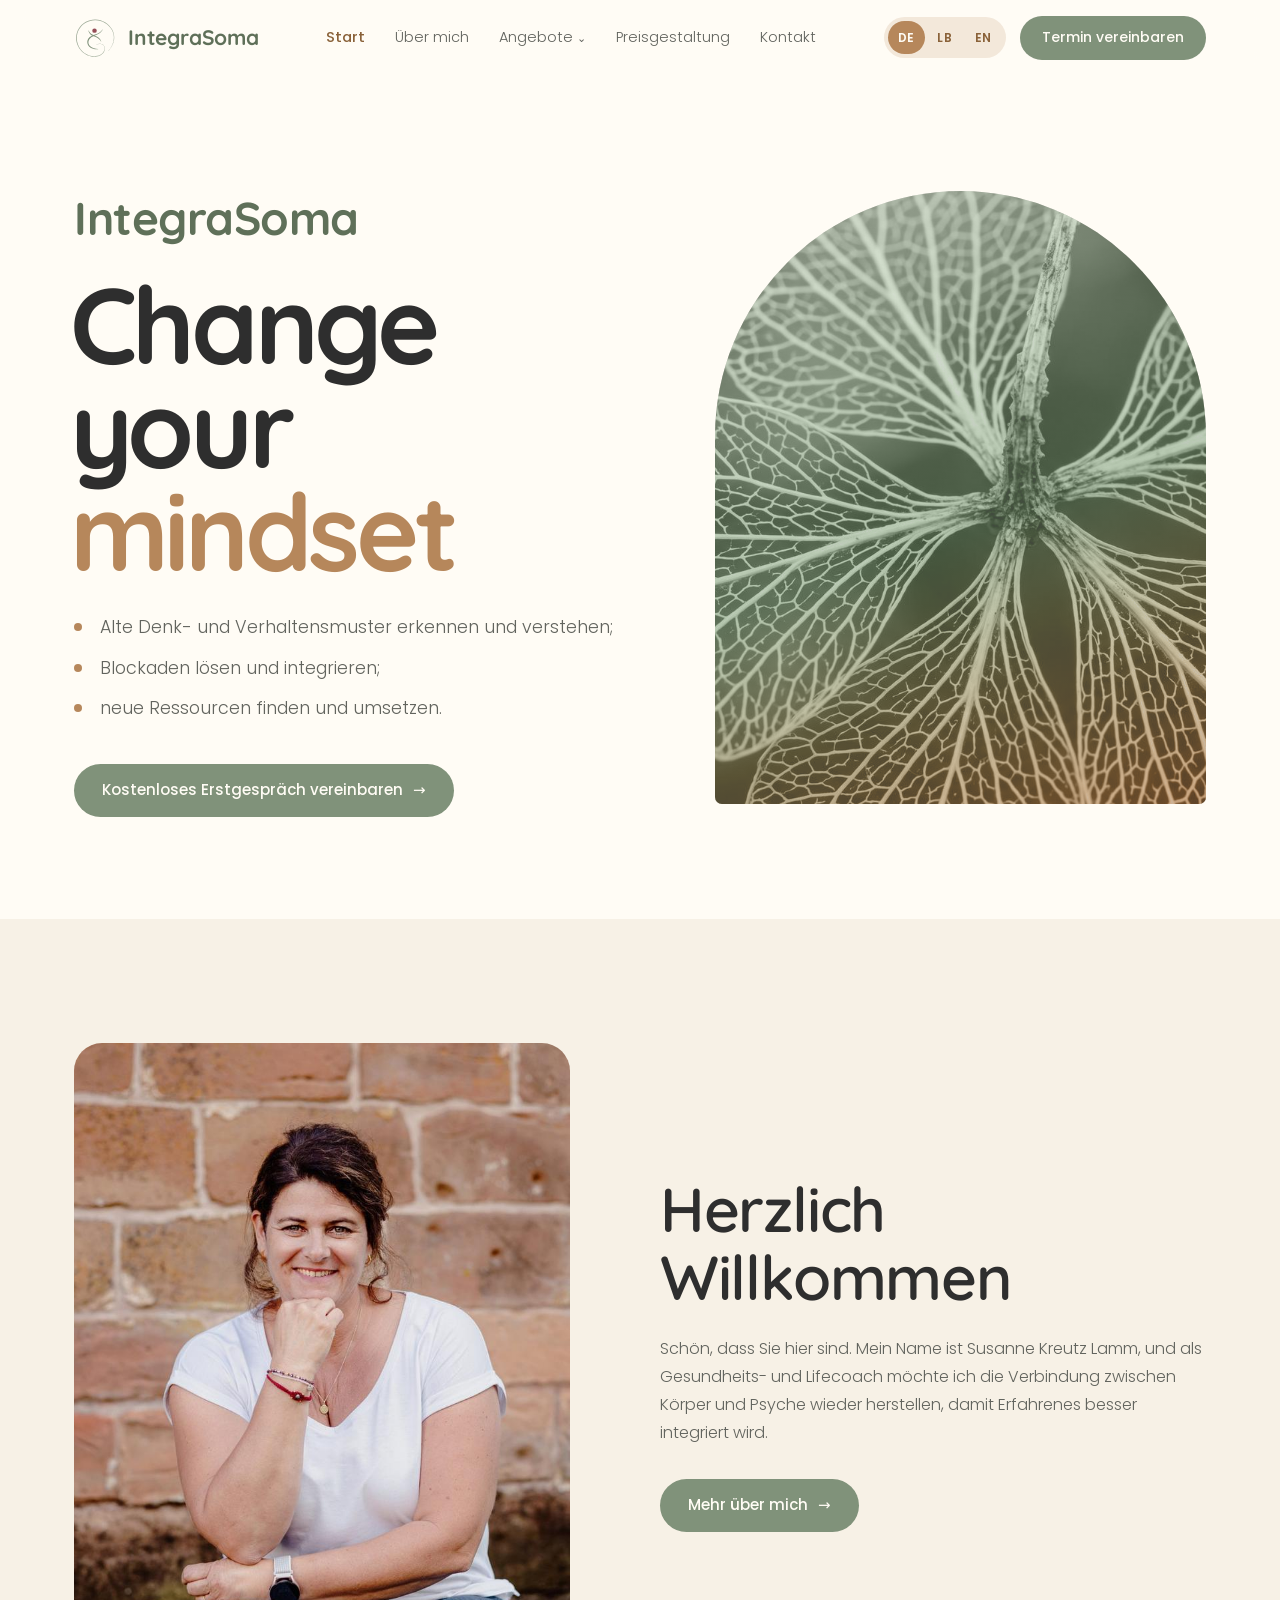
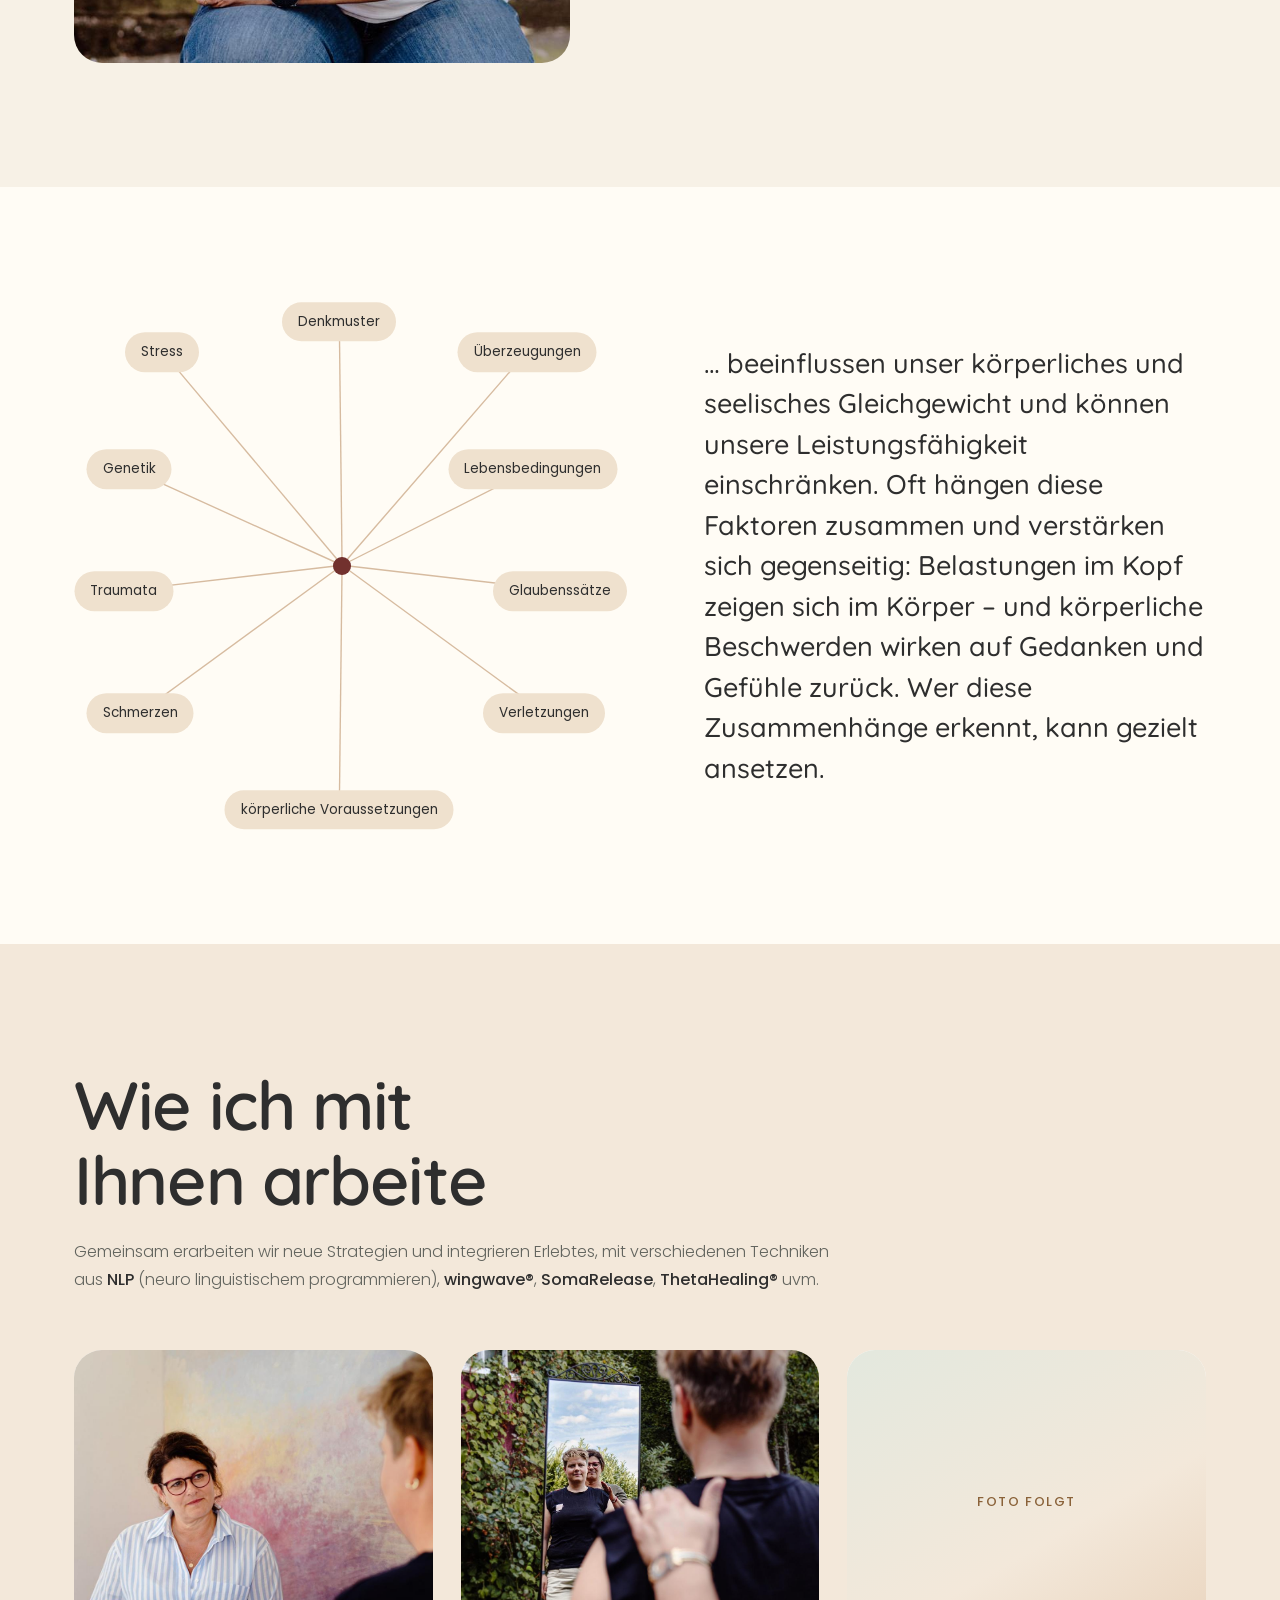
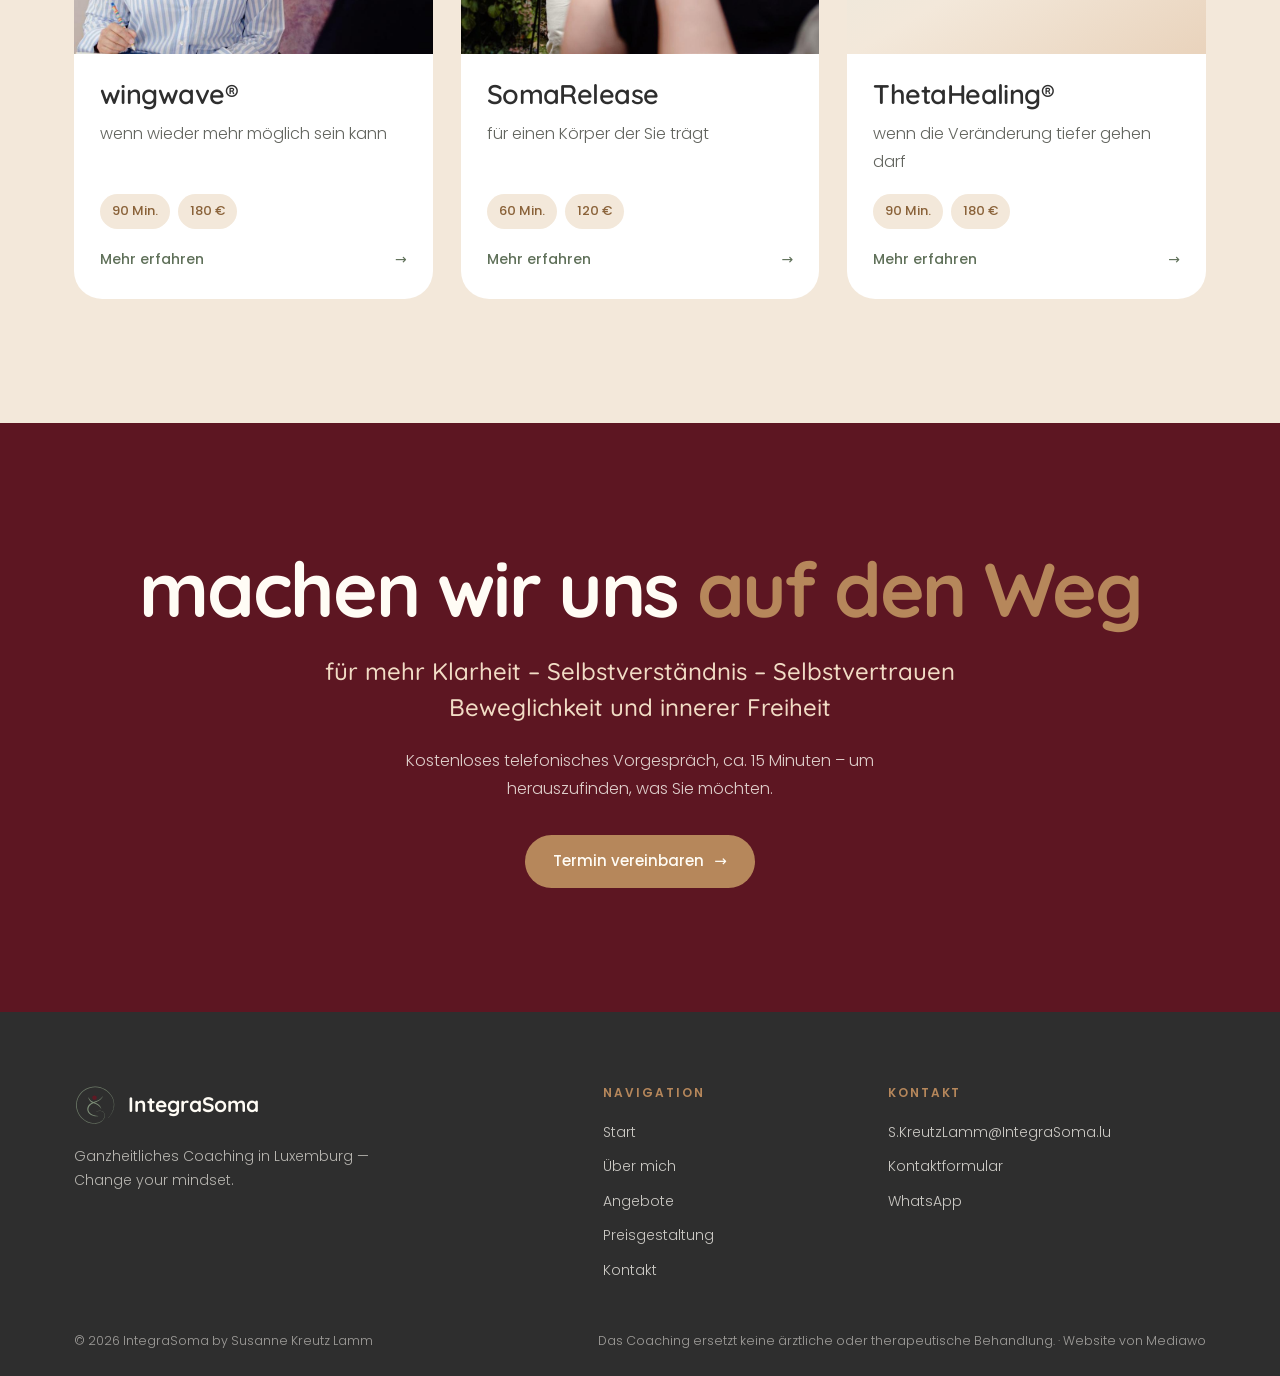
==== commit 69a4ce06: "Add files via upload" ====
--- a/index.html
+++ b/index.html
@@ -8,7 +8,7 @@
 <link rel="preconnect" href="https://fonts.googleapis.com">
 <link rel="preconnect" href="https://fonts.gstatic.com" crossorigin>
 <link rel="stylesheet" href="https://fonts.googleapis.com/css2?family=Quicksand:wght@500;600;700&family=Poppins:wght@300;400;500;600&display=swap">
-<link rel="stylesheet" href="style.css">
+<link rel="stylesheet" href="style.css?v=2011d">
 </head>
 <body>
 <header class="site-header">
@@ -170,6 +170,6 @@
     </div>
   </div>
 </footer>
-<script src="main.js"></script>
+<script src="main.js?v=2011d"></script>
 </body>
 </html>
--- a/style.css
+++ b/style.css
@@ -486,3 +486,28 @@
 .timeline li::before { width: 10px; height: 10px; left: -37px; top: 31px; }   /* 44px Einzug: 12 - 5 - 44 */
 .tl-finale .tl-dot { left: -41px; }                                          /* 12 - 9 - 44 */
 @media (max-width: 620px) { .timeline li::before { left: -29px; top: 31px; } .tl-finale .tl-dot { left: -33px; } }  /* 36px Einzug */
+
+/* ---------- Buzzwords flüssiger (20.11.) ---------- */
+/* Wörter und Linien erscheinen gemeinsam, sobald der Bereich im Bild ist (keine Einzel-Einblendung mehr) */
+.constellation .chip { will-change: translate; transition: opacity .8s ease, scale .8s cubic-bezier(.2,.7,.2,1); }
+.anim .constellation[data-r]:not(.is-in) .chip { opacity: 0; scale: .85; }
+/* Linien: Übergang erst beim Einblenden, kein Zurückspulen beim Laden */
+.constellation line { transition: none; }
+.constellation.is-in line { transition: stroke-dashoffset 1.6s cubic-bezier(.65,0,.25,1) .15s !important; }
+/* Roter Punkt: Pulsieren über transform statt box-shadow (ruckelfrei) */
+.constellation .core { animation: none !important; box-shadow: none !important; }
+.constellation .core::before, .constellation .core::after { content: ""; position: absolute; inset: 0; border-radius: 50%; pointer-events: none; will-change: transform; }
+.constellation .core::before { background: rgba(182,135,91,.18); animation: ringPulse 3.6s ease-in-out infinite; }
+.constellation .core::after { background: rgba(182,135,91,.08); animation: ringPulse2 3.6s ease-in-out infinite; }
+@keyframes ringPulse { 0%, 100% { transform: scale(2.0); } 50% { transform: scale(2.7); } }
+@keyframes ringPulse2 { 0%, 100% { transform: scale(3.2); } 50% { transform: scale(4.4); } }
+
+/* ---------- Linien robust für alle Browser (Safari & Co.): kreisförmig vom Punkt nach außen aufdecken ---------- */
+.constellation line { stroke-dasharray: none !important; stroke-dashoffset: 0 !important; transition: none !important; }
+.constellation svg { clip-path: circle(0% at 48.5% 50%); -webkit-clip-path: circle(0% at 48.5% 50%); transition: clip-path 1.6s cubic-bezier(.65,0,.25,1) .15s, -webkit-clip-path 1.6s cubic-bezier(.65,0,.25,1) .15s; }
+.constellation.is-in svg, .constellation:not([data-r]) svg, html:not(.anim) .constellation svg { clip-path: circle(100% at 48.5% 50%); -webkit-clip-path: circle(100% at 48.5% 50%); }
+
+/* ---------- Linien per JavaScript (funktioniert in Safari, Chrome, Firefox gleich) ---------- */
+.constellation svg, .constellation.is-in svg, .constellation:not([data-r]) svg, html:not(.anim) .constellation svg { clip-path: none !important; -webkit-clip-path: none !important; transition: none !important; }
+.constellation .chip { transition: opacity .8s ease; }
+.anim .constellation[data-r]:not(.is-in) .chip { scale: 1; }
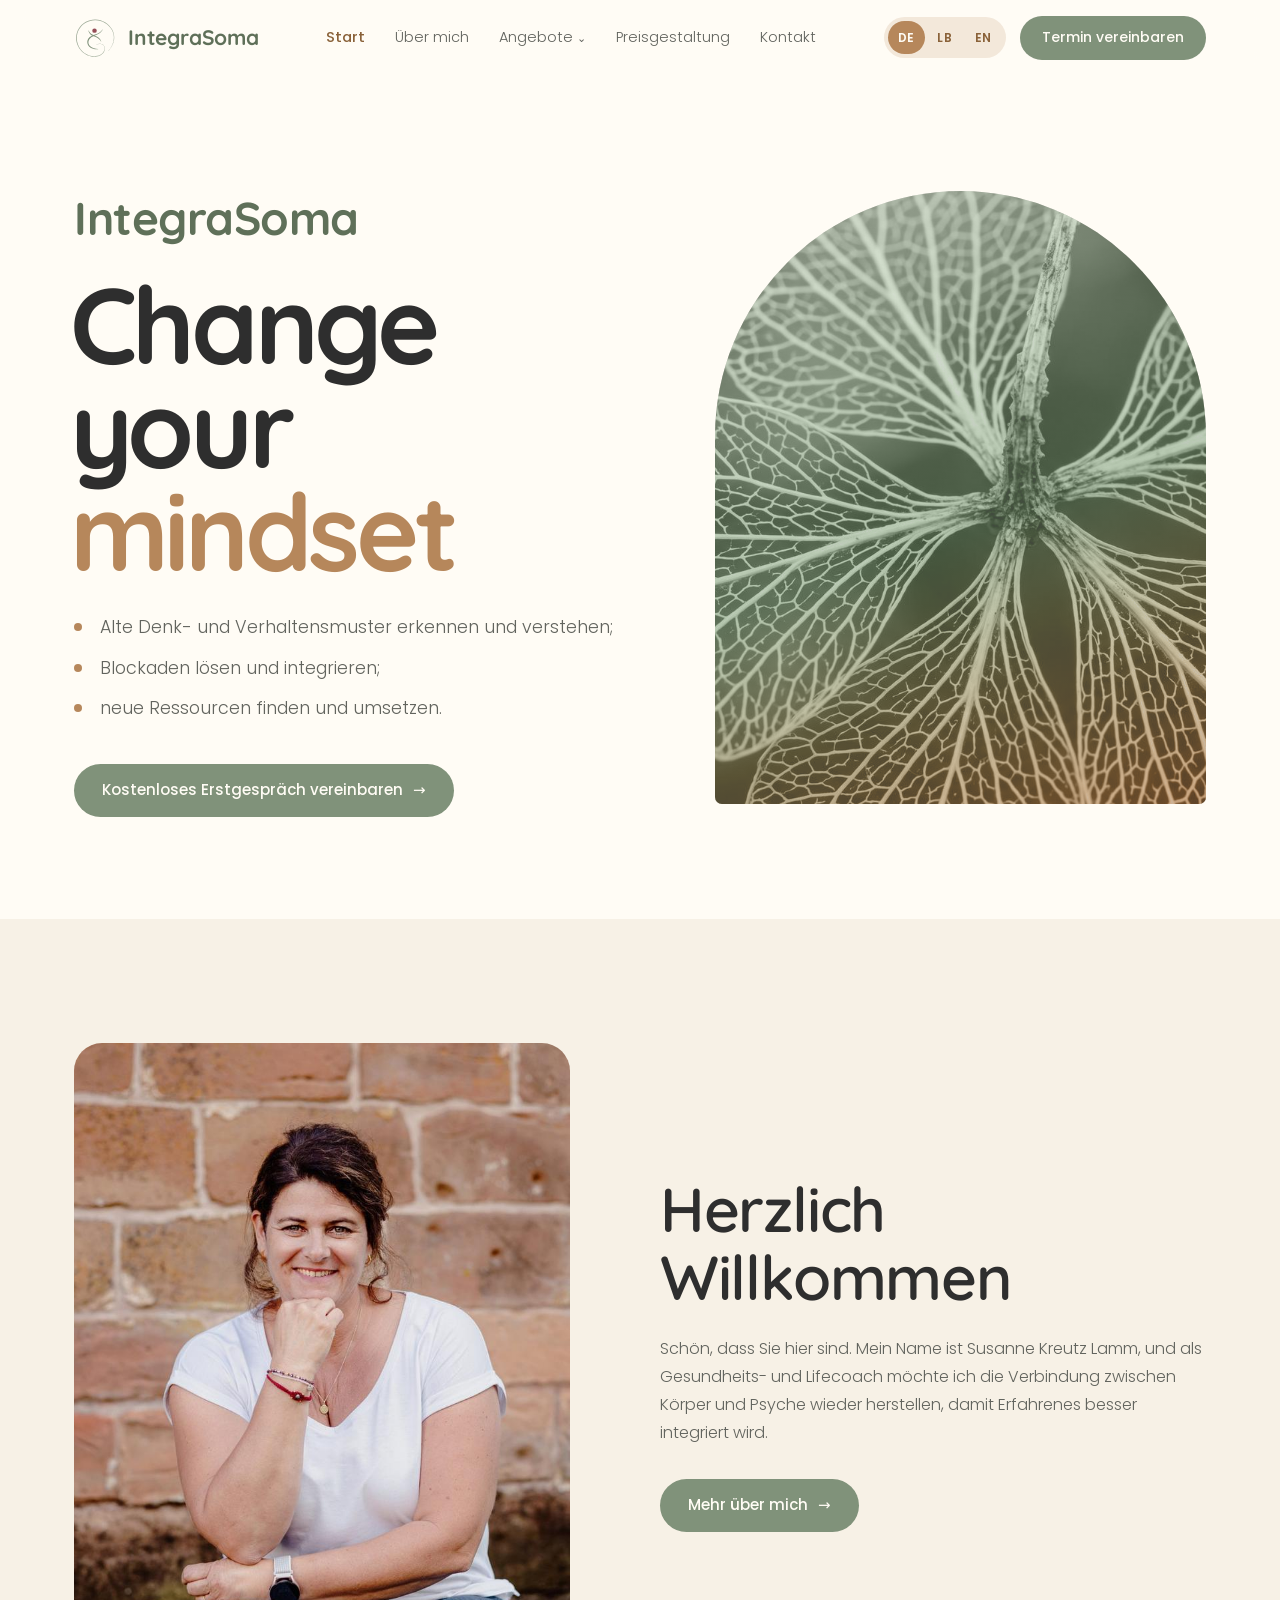
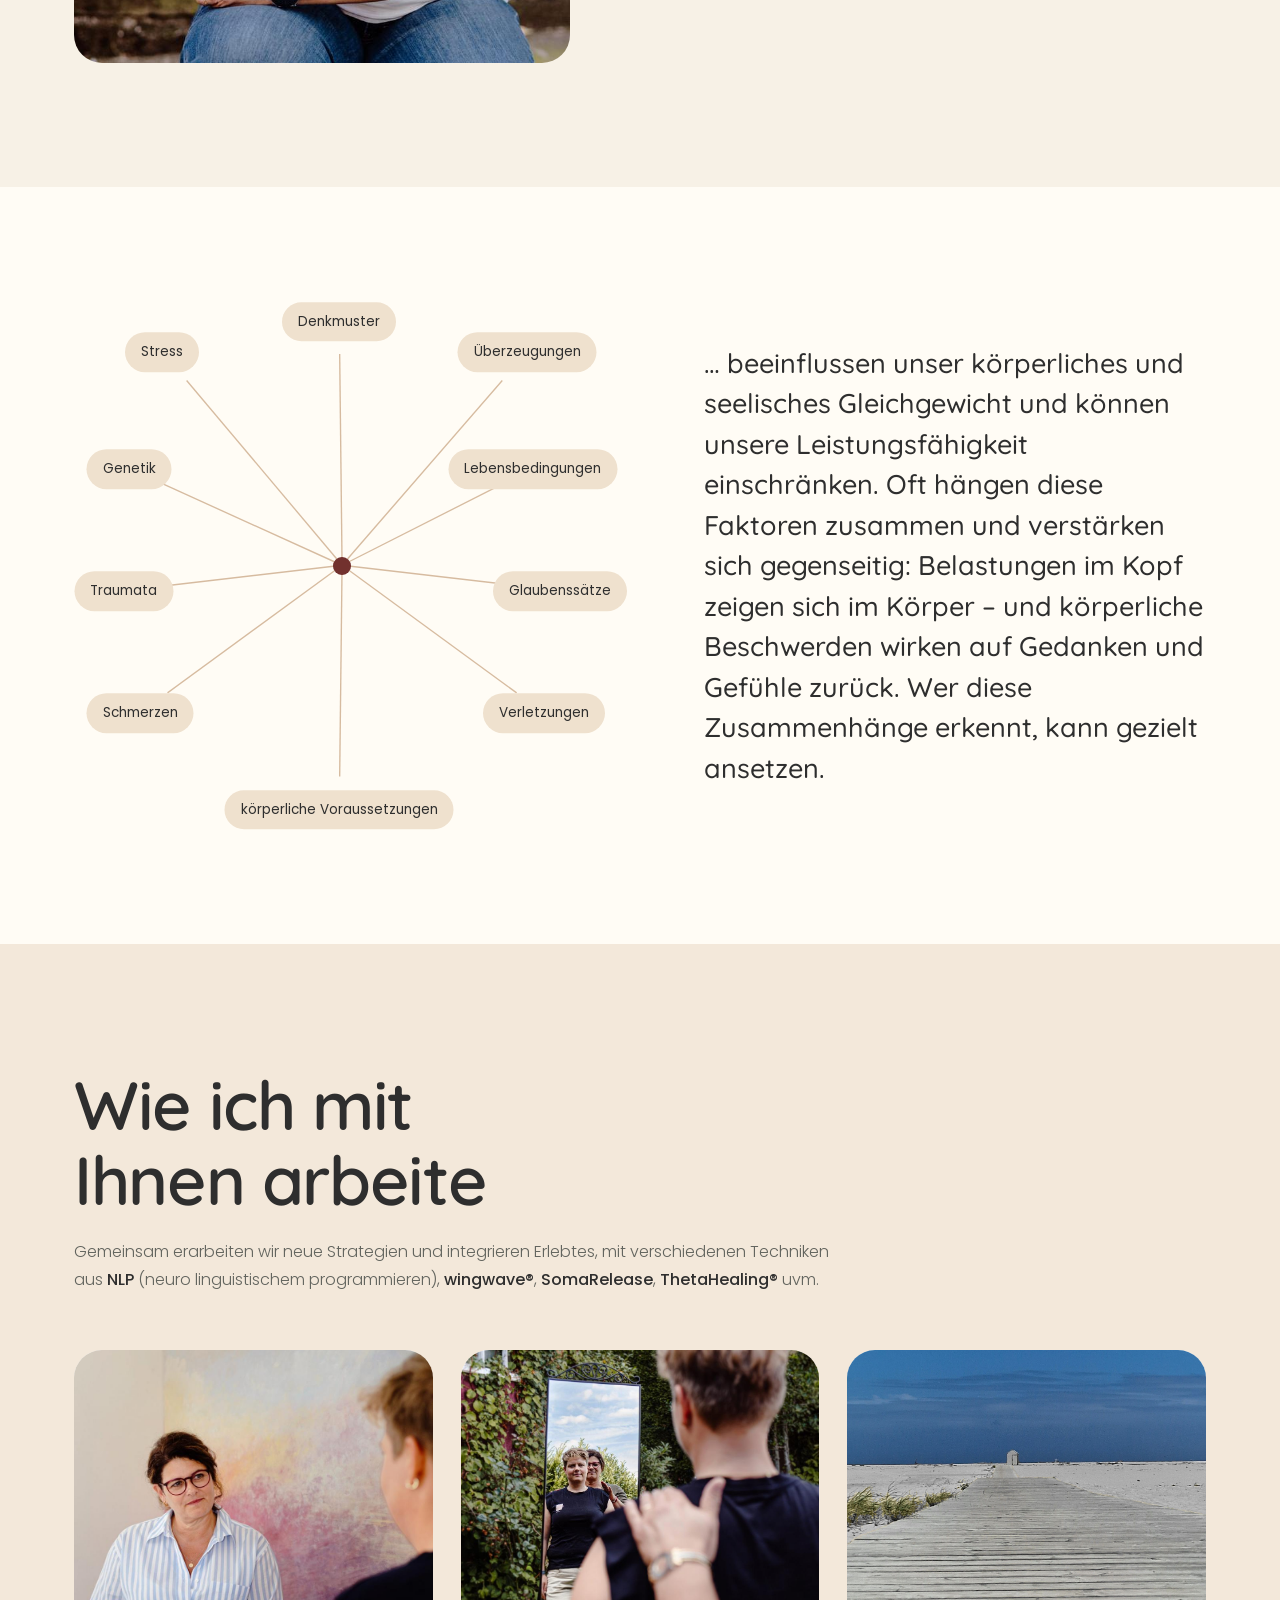
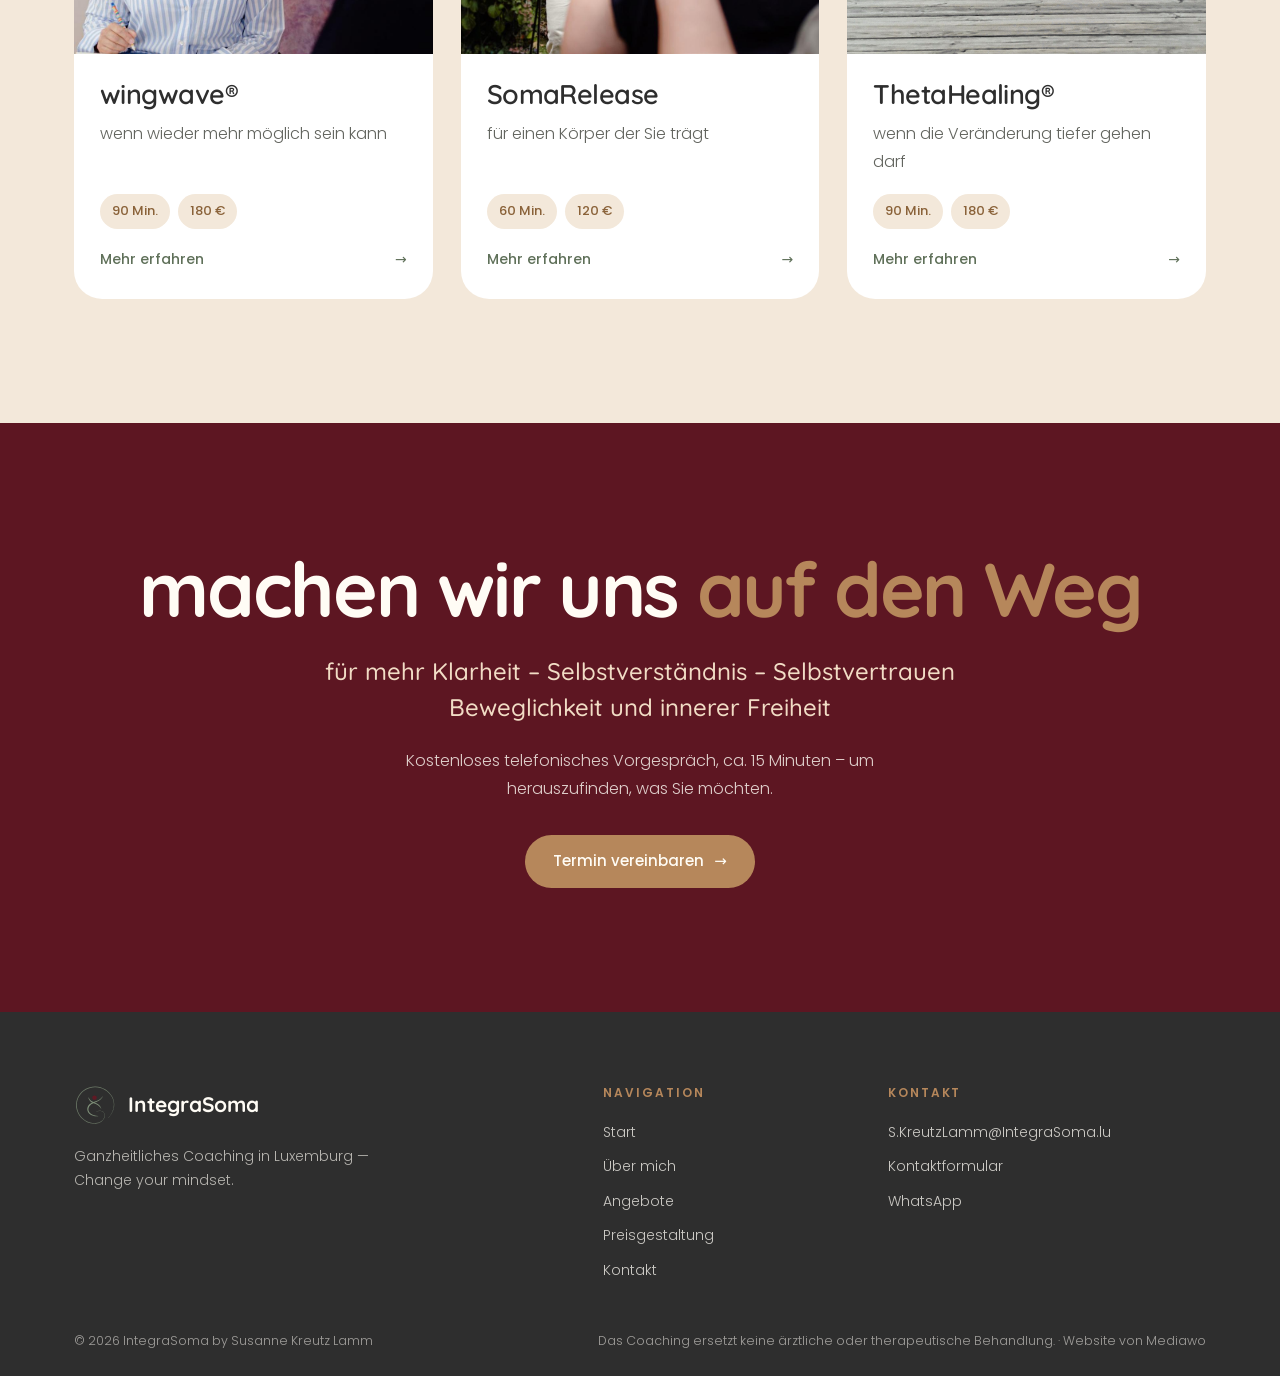
==== commit 2d0b2c64: "Add files via upload" ====
--- a/index.html
+++ b/index.html
@@ -8,7 +8,7 @@
 <link rel="preconnect" href="https://fonts.googleapis.com">
 <link rel="preconnect" href="https://fonts.gstatic.com" crossorigin>
 <link rel="stylesheet" href="https://fonts.googleapis.com/css2?family=Quicksand:wght@500;600;700&family=Poppins:wght@300;400;500;600&display=swap">
-<link rel="stylesheet" href="style.css?v=2011d">
+<link rel="stylesheet" href="style.css?v=2011e">
 </head>
 <body>
 <header class="site-header">
@@ -118,7 +118,7 @@
         </div>
       </a>
       <a class="card" href="angebote.html#thetahealing">
-        <div class="img"><div class="ph">Foto folgt</div></div>
+        <div class="img"><img src="img/thetahealing-weg.jpg" alt="" loading="lazy" style="object-position:50% 62%"></div>
         <div class="content">
           <h3>ThetaHealing®</h3>
           <p class="tag">wenn die Veränderung tiefer gehen darf</p>
@@ -170,6 +170,6 @@
     </div>
   </div>
 </footer>
-<script src="main.js?v=2011d"></script>
+<script src="main.js?v=2011e"></script>
 </body>
 </html>
